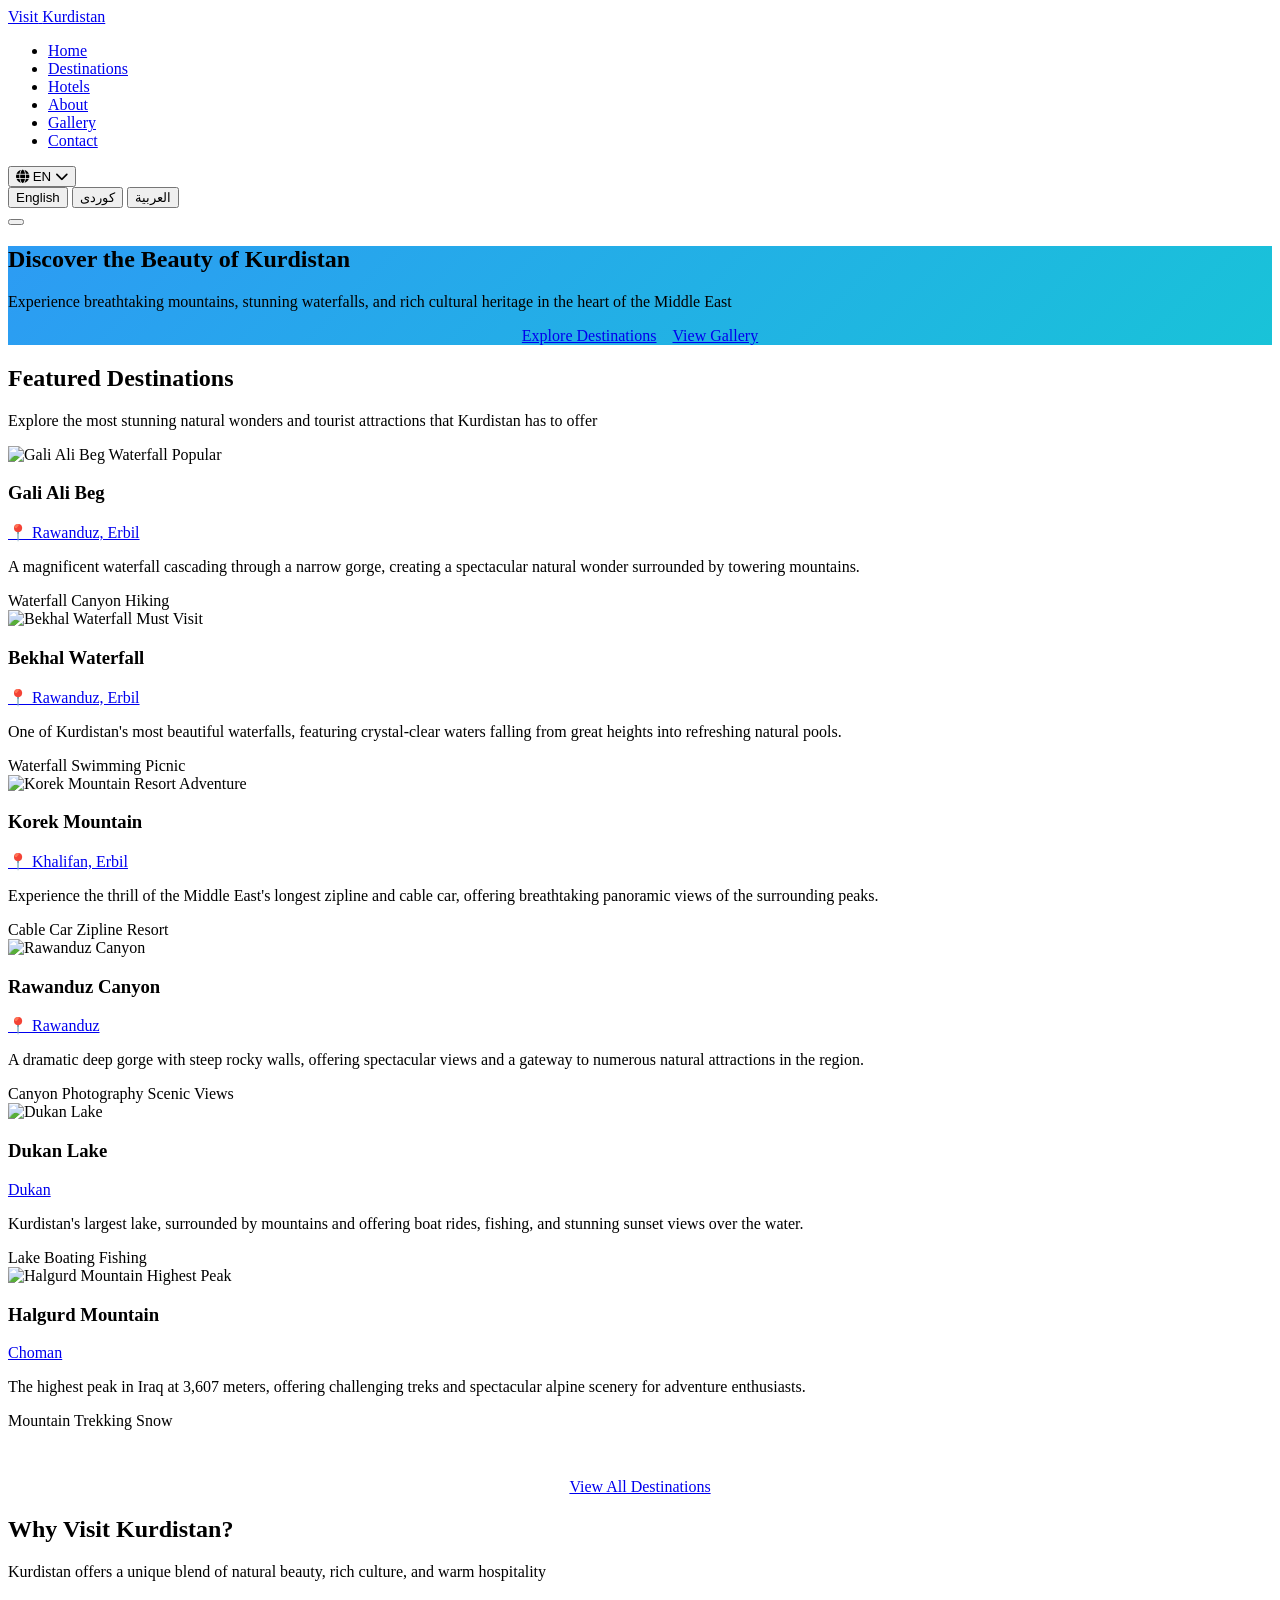
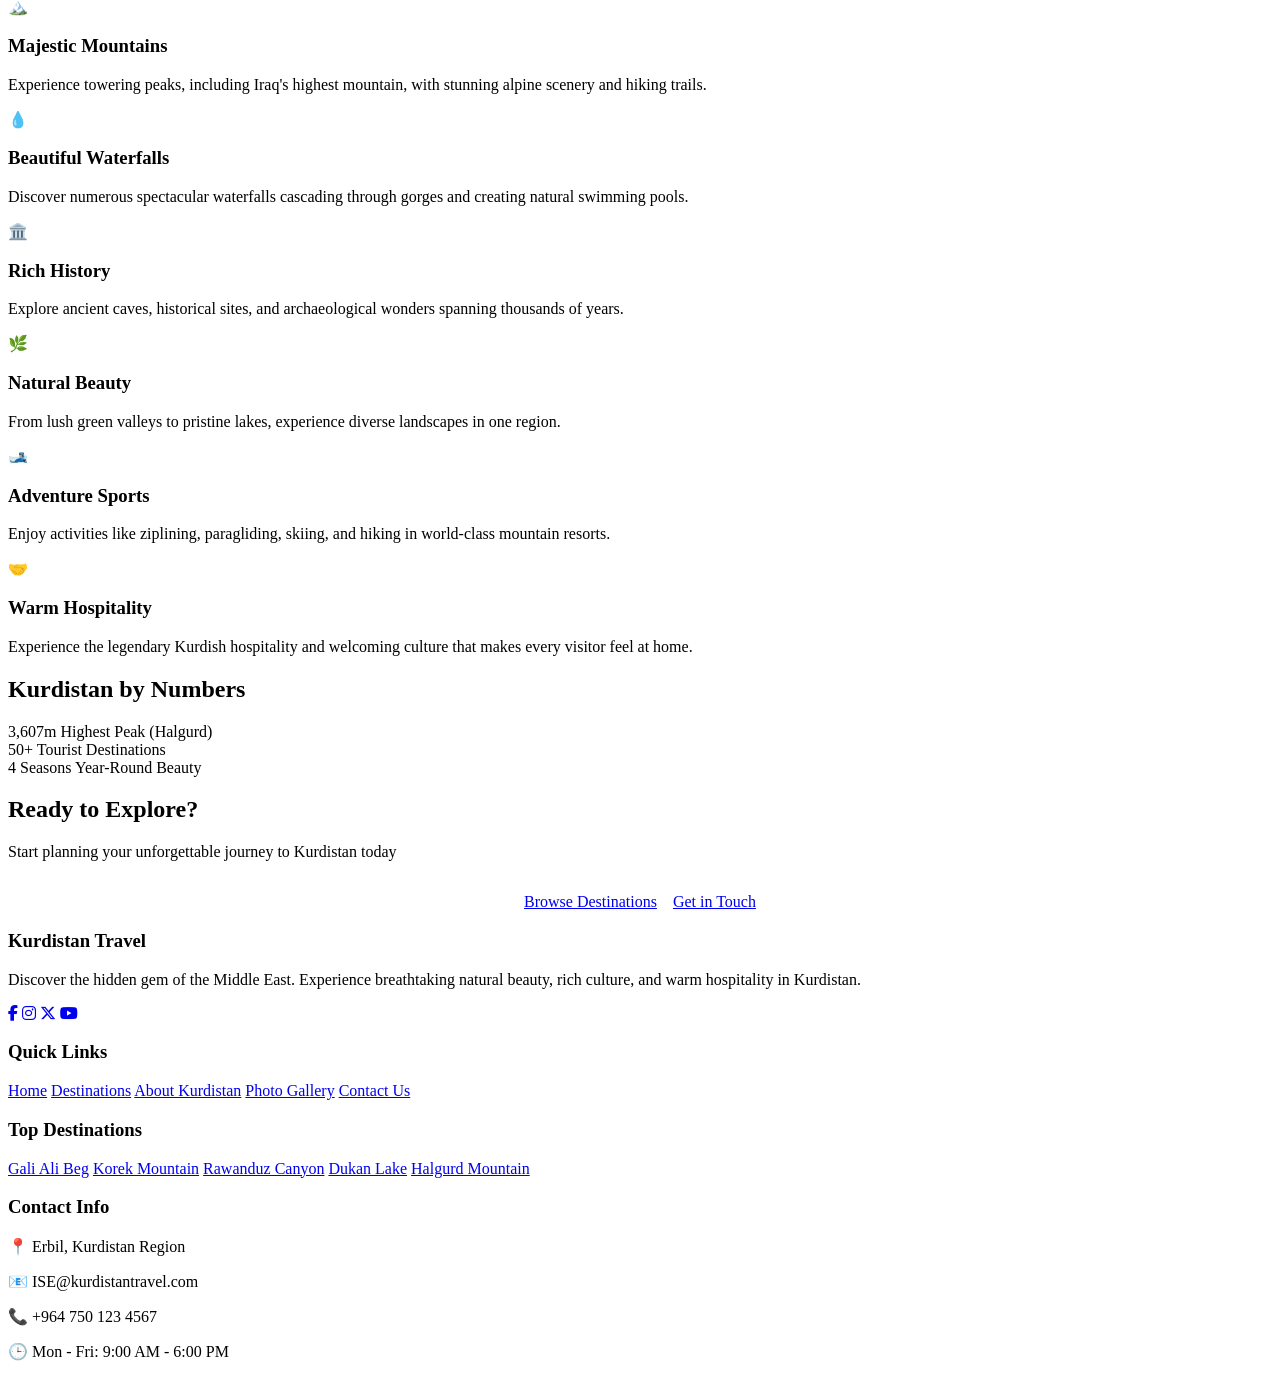
==== index.html @ 9e30bfaa "Add files via upload" ====
<!DOCTYPE html>
<html lang="en">

<head>
    <meta charset="UTF-8">
    <meta name="viewport" content="width=device-width, initial-scale=1.0">
    <meta name="description"
        content="Discover the breathtaking beauty of Kurdistan - From majestic mountains to stunning waterfalls, explore the hidden gem of the Middle East.">
    <meta name="keywords"
        content="Kurdistan, travel, tourism, mountains, waterfalls, Gali Ali Beg, Rawanduz, Korek, Dukan Lake">
    <title>Discover Kurdistan - Beautiful Mountain Paradise</title>
    <link rel="stylesheet" href="css/style.css">
    <link rel="stylesheet" href="https://cdnjs.cloudflare.com/ajax/libs/font-awesome/6.5.1/css/all.min.css">
</head>

<body>
    <!-- Header & Navigation -->
    <header class="header">
        <nav class="navbar container">
            <a href="index.html" class="logo">
                <div class="logo-icon"></div>
                <div class="logo-text">
                    <span>Visit</span> <span>Kurdistan</span>
                </div>
            </a>
            <ul class="nav-menu">
                <li><a href="index.html" class="nav-link active" data-translate="nav-home">Home</a></li>
                <li><a href="destinations.html" class="nav-link" data-translate="nav-destinations">Destinations</a></li>
                <li><a href="hotels.html" class="nav-link" data-translate="nav-hotels">Hotels</a></li>
                <li><a href="about.html" class="nav-link" data-translate="nav-about">About</a></li>
                <li><a href="gallery.html" class="nav-link" data-translate="nav-gallery">Gallery</a></li>
                <li><a href="contact.html" class="nav-link" data-translate="nav-contact">Contact</a></li>
            </ul>
            <!-- Language Switcher -->
            <div class="lang-switcher">
                <button class="lang-btn" onclick="toggleLangDropdown()">
                    <i class="fas fa-globe"></i>
                    <span>EN</span>
                    <i class="fas fa-chevron-down"></i>
                </button>
                <div class="lang-dropdown">
                    <button class="lang-option" onclick="setLanguage('en')"> English</button>
                    <button class="lang-option" onclick="setLanguage('ku')"> کوردی</button>
                    <button class="lang-option" onclick="setLanguage('ar')"> العربية</button>
                </div>
            </div>
            <!-- Hamburger Menu Button -->
            <button class="hamburger" onclick="toggleMobileMenu()" aria-label="Toggle menu">
                <span></span>
                <span></span>
                <span></span>
            </button>
        </nav>
        <!-- Mobile Menu Overlay -->
        <div class="mobile-menu-overlay" onclick="toggleMobileMenu()"></div>
    </header>

    <!-- Hero Section -->
    <section class="hero"
        style="background: linear-gradient(135deg, rgba(33, 150, 243, 0.95) 0%, rgba(0, 188, 212, 0.9) 100%), url('https://images.unsplash.com/photo-1506905925346-21bda4d32df4?w=1600&q=80') center/cover no-repeat;">
        <div class="hero-content">
            <h1 class="hero-title" data-translate="hero-title">Discover the Beauty of Kurdistan</h1>
            <p class="hero-subtitle" data-translate="hero-subtitle">Experience breathtaking mountains, stunning
                waterfalls, and rich cultural heritage
                in the heart of the Middle East</p>
            <div style="display: flex; gap: 1rem; justify-content: center; flex-wrap: wrap;">
                <a href="destinations.html" class="btn btn-primary" data-translate="btn-explore">Explore
                    Destinations</a>
                <a href="gallery.html" class="btn btn-secondary" data-translate="btn-gallery">View Gallery</a>
            </div>
        </div>
    </section>

    <!-- Featured Destinations -->
    <section class="section">
        <div class="container">
            <h2 class="section-title" data-translate="section-featured">Featured Destinations</h2>
            <p class="section-subtitle" data-translate="section-featured-sub">Explore the most stunning natural wonders
                and tourist attractions that Kurdistan
                has to offer</p>

            <div class="destination-grid">
                <!-- Gali Ali Beg -->
                <div class="destination-card">
                    <div class="card-image">
                        <img src="images/Gali Ali Beg Waterfall.jpg" alt="Gali Ali Beg Waterfall" loading="lazy">
                        <span class="card-badge" data-translate="badge-popular">Popular</span>
                    </div>
                    <div class="card-content">
                        <h3 class="card-title" data-translate="card-gali-title">Gali Ali Beg</h3>
                        <a href="https://maps.google.com/?q=36.631529, 44.446630" target="_blank" class="card-location"
                            data-translate="card-gali-location">📍 Rawanduz, Erbil</a>
                        <p class="card-description" data-translate="card-gali-desc">
                            A magnificent waterfall cascading through a narrow gorge, creating a spectacular natural
                            wonder surrounded by towering mountains.
                        </p>
                        <div class="card-features">
                            <span class="feature-tag" data-translate="tag-waterfall">Waterfall</span>
                            <span class="feature-tag" data-translate="tag-canyon">Canyon</span>
                            <span class="feature-tag" data-translate="tag-hiking">Hiking</span>
                        </div>
                    </div>
                </div>

                <!-- Bekhal Waterfall -->
                <div class="destination-card">
                    <div class="card-image">
                        <img src="images/Bekhal Waterfall.jpg" alt="Bekhal Waterfall" loading="lazy">
                        <span class="card-badge" data-translate="badge-must-visit">Must Visit</span>
                    </div>
                    <div class="card-content">
                        <h3 class="card-title" data-translate="card-bekhal-title">Bekhal Waterfall</h3>
                        <a href="https://maps.google.com/?q=36.617725, 44.498289" target="_blank" class="card-location"
                            data-translate="card-bekhal-location">📍 Rawanduz, Erbil</a>
                        <p class="card-description" data-translate="card-bekhal-desc">
                            One of Kurdistan's most beautiful waterfalls, featuring crystal-clear waters falling from
                            great heights into refreshing natural pools.
                        </p>
                        <div class="card-features">
                            <span class="feature-tag" data-translate="tag-waterfall">Waterfall</span>
                            <span class="feature-tag" data-translate="tag-swimming">Swimming</span>
                            <span class="feature-tag" data-translate="tag-picnic">Picnic</span>
                        </div>
                    </div>
                </div>

                <!-- Korek Mountain -->
                <div class="destination-card">
                    <div class="card-image">
                        <img src="images/Korek Mountain.jpeg" alt="Korek Mountain Resort" loading="lazy">
                        <span class="card-badge" data-translate="badge-adventure">Adventure</span>
                    </div>
                    <div class="card-content">
                        <h3 class="card-title" data-translate="card-korek-title">Korek Mountain</h3>
                        <a href="https://maps.google.com/?q=36.599242, 44.454270

" target="_blank" class="card-location" data-translate="card-korek-location">📍 Khalifan, Erbil</a>
                        <p class="card-description" data-translate="card-korek-desc">
                            Experience the thrill of the Middle East's longest zipline and cable car, offering
                            breathtaking panoramic views of the surrounding peaks.
                        </p>
                        <div class="card-features">
                            <span class="feature-tag" data-translate="tag-cable-car">Cable Car</span>
                            <span class="feature-tag" data-translate="tag-zipline">Zipline</span>
                            <span class="feature-tag" data-translate="tag-resort">Resort</span>
                        </div>
                    </div>
                </div>

                <!-- Rawanduz Canyon -->
                <div class="destination-card">
                    <div class="card-image">
                        <img src="images/Rawanduz Canyon.jpeg" alt="Rawanduz Canyon" loading="lazy">
                    </div>
                    <div class="card-content">
                        <h3 class="card-title" data-translate="card-rawanduz-title">Rawanduz Canyon</h3>
                        <a href="https://maps.google.com/?q=36.622005, 44.532800

" target="_blank" class="card-location" data-translate="card-rawanduz-location">📍 Rawanduz</a>
                        <p class="card-description" data-translate="card-rawanduz-desc">
                            A dramatic deep gorge with steep rocky walls, offering spectacular views and a gateway to
                            numerous natural attractions in the region.
                        </p>
                        <div class="card-features">
                            <span class="feature-tag" data-translate="tag-canyon">Canyon</span>
                            <span class="feature-tag" data-translate="tag-photography">Photography</span>
                            <span class="feature-tag" data-translate="tag-scenic-views">Scenic Views</span>
                        </div>
                    </div>
                </div>

                <!-- Dukan Lake -->
                <div class="destination-card">
                    <div class="card-image">
                        <img src="images/Dukan Lake.jpeg" alt="Dukan Lake" loading="lazy">
                    </div>
                    <div class="card-content">
                        <h3 class="card-title" data-translate="card-dukan-title">Dukan Lake</h3>
                        <a href="https://maps.google.com/?q=35.9547,44.9583" target="_blank" class="card-location"
                            data-translate="card-dukan-location">Dukan</a>
                        <p class="card-description" data-translate="card-dukan-desc">
                            Kurdistan's largest lake, surrounded by mountains and offering boat rides, fishing, and
                            stunning sunset views over the water.
                        </p>
                        <div class="card-features">
                            <span class="feature-tag" data-translate="tag-lake">Lake</span>
                            <span class="feature-tag" data-translate="tag-boating">Boating</span>
                            <span class="feature-tag" data-translate="tag-fishing">Fishing</span>
                        </div>
                    </div>
                </div>

                <!-- Halgurd Mountain -->
                <div class="destination-card">
                    <div class="card-image">
                        <img src="images/Hallgurd.jpeg" alt="Halgurd Mountain" loading="lazy">
                        <span class="card-badge" data-translate="badge-highest-peak">Highest Peak</span>
                    </div>
                    <div class="card-content">
                        <h3 class="card-title" data-translate="card-halgurd-title">Halgurd Mountain</h3>
                        <a href="https://maps.google.com/?q=36.733467, 44.858453

" target="_blank" class="card-location" data-translate="card-halgurd-location">Choman</a>
                        <p class="card-description" data-translate="card-halgurd-desc">
                            The highest peak in Iraq at 3,607 meters, offering challenging treks and spectacular alpine
                            scenery for adventure enthusiasts.
                        </p>
                        <div class="card-features">
                            <span class="feature-tag" data-translate="tag-mountain">Mountain</span>
                            <span class="feature-tag" data-translate="tag-trekking">Trekking</span>
                            <span class="feature-tag" data-translate="tag-snow">Snow</span>
                        </div>
                    </div>
                </div>
            </div>

            <div style="text-align: center; margin-top: 3rem;">
                <a href="destinations.html" class="btn btn-outline" data-translate="btn-view-all">View All
                    Destinations</a>
            </div>
        </div>
    </section>

    <!-- Why Visit Kurdistan -->
    <section class="section section-light">
        <div class="container">
            <h2 class="section-title" data-translate="why-title">Why Visit Kurdistan?</h2>
            <p class="section-subtitle" data-translate="why-subtitle">Kurdistan offers a unique blend of natural beauty,
                rich culture, and warm
                hospitality</p>

            <div class="features">
                <div class="feature-box">
                    <div class="feature-icon">🏔️</div>
                    <h3 class="feature-title" data-translate="feature-mountains">Majestic Mountains</h3>
                    <p class="feature-description" data-translate="feature-mountains-desc">
                        Experience towering peaks, including Iraq's highest mountain, with stunning alpine scenery and
                        hiking trails.
                    </p>
                </div>

                <div class="feature-box">
                    <div class="feature-icon">💧</div>
                    <h3 class="feature-title" data-translate="feature-waterfalls">Beautiful Waterfalls</h3>
                    <p class="feature-description" data-translate="feature-waterfalls-desc">
                        Discover numerous spectacular waterfalls cascading through gorges and creating natural swimming
                        pools.
                    </p>
                </div>

                <div class="feature-box">
                    <div class="feature-icon">🏛️</div>
                    <h3 class="feature-title" data-translate="feature-history">Rich History</h3>
                    <p class="feature-description" data-translate="feature-history-desc">
                        Explore ancient caves, historical sites, and archaeological wonders spanning thousands of years.
                    </p>
                </div>

                <div class="feature-box">
                    <div class="feature-icon">🌿</div>
                    <h3 class="feature-title" data-translate="feature-nature">Natural Beauty</h3>
                    <p class="feature-description" data-translate="feature-nature-desc">
                        From lush green valleys to pristine lakes, experience diverse landscapes in one region.
                    </p>
                </div>

                <div class="feature-box">
                    <div class="feature-icon">🎿</div>
                    <h3 class="feature-title" data-translate="feature-adventure">Adventure Sports</h3>
                    <p class="feature-description" data-translate="feature-adventure-desc">
                        Enjoy activities like ziplining, paragliding, skiing, and hiking in world-class mountain
                        resorts.
                    </p>
                </div>

                <div class="feature-box">
                    <div class="feature-icon">🤝</div>
                    <h3 class="feature-title" data-translate="feature-hospitality">Warm Hospitality</h3>
                    <p class="feature-description" data-translate="feature-hospitality-desc">
                        Experience the legendary Kurdish hospitality and welcoming culture that makes every visitor feel
                        at home.
                    </p>
                </div>
            </div>
        </div>
    </section>

    <!-- Quick Stats -->
    <section class="section">
        <div class="container">
            <h2 class="section-title" data-translate="quick-stats-title">Kurdistan by Numbers</h2>
            <div class="stats">
                <div class="stat-box">
                    <span class="stat-number">3,607m</span>
                    <span class="stat-label" data-translate="quick-stats-peak">Highest Peak (Halgurd)</span>
                </div>
                <div class="stat-box">
                    <span class="stat-number">50+</span>
                    <span class="stat-label" data-translate="quick-stats-destinations">Tourist Destinations</span>
                </div>
                <div class="stat-box">
                    <span class="stat-number">4 Seasons</span>
                    <span class="stat-label" data-translate="quick-stats-seasons">Year-Round Beauty</span>
                </div>
            </div>
        </div>
    </section>

    <!-- Call to Action -->
    <section class="section section-light">
        <div class="container text-center">
            <h2 class="section-title" data-translate="cta-title">Ready to Explore?</h2>
            <p class="section-subtitle" data-translate="cta-subtitle">Start planning your unforgettable journey to
                Kurdistan today</p>
            <div style="display: flex; gap: 1rem; justify-content: center; flex-wrap: wrap; margin-top: 2rem;">
                <a href="destinations.html" class="btn btn-primary" data-translate="btn-browse">Browse Destinations</a>
                <a href="contact.html" class="btn btn-outline" data-translate="btn-contact">Get in Touch</a>
            </div>
        </div>
    </section>

    <!-- Footer -->
    <footer class="footer">
        <div class="container">
            <div class="footer-content">
                <div class="footer-section">
                    <h3 data-translate="footer-title">Kurdistan Travel</h3>
                    <p data-translate="footer-desc">
                        Discover the hidden gem of the Middle East. Experience breathtaking natural beauty, rich
                        culture, and warm hospitality in Kurdistan.
                    </p>
                    <div class="social-links">
                        <a href="https://facebook.com" target="_blank" rel="noopener noreferrer"
                            class="social-link social-facebook" aria-label="Facebook"><i
                                class="fab fa-facebook-f"></i></a>
                        <a href="https://instagram.com" target="_blank" rel="noopener noreferrer"
                            class="social-link social-instagram" aria-label="Instagram"><i
                                class="fab fa-instagram"></i></a>
                        <a href="https://x.com" target="_blank" rel="noopener noreferrer" class="social-link social-x"
                            aria-label="X"><i class="fab fa-x-twitter"></i></a>
                        <a href="https://youtube.com" target="_blank" rel="noopener noreferrer"
                            class="social-link social-youtube" aria-label="YouTube"><i class="fab fa-youtube"></i></a>
                    </div>
                </div>

                <div class="footer-section">
                    <h3 data-translate="footer-quick">Quick Links</h3>
                    <a href="index.html" data-translate="footer-home">Home</a>
                    <a href="destinations.html" data-translate="footer-destinations">Destinations</a>
                    <a href="about.html" data-translate="footer-about">About Kurdistan</a>
                    <a href="gallery.html" data-translate="footer-gallery">Photo Gallery</a>
                    <a href="contact.html" data-translate="footer-contact">Contact Us</a>
                </div>

                <div class="footer-section">
                    <h3 data-translate="footer-top">Top Destinations</h3>
                    <a href="destinations.html#gali-ali-beg" data-translate="card-gali-title">Gali Ali Beg</a>
                    <a href="destinations.html#korek" data-translate="card-korek-title">Korek Mountain</a>
                    <a href="destinations.html#rawanduz" data-translate="card-rawanduz-title">Rawanduz Canyon</a>
                    <a href="destinations.html#dukan" data-translate="card-dukan-title">Dukan Lake</a>
                    <a href="destinations.html#halgurd" data-translate="card-halgurd-title">Halgurd Mountain</a>
                </div>

                <div class="footer-section">
                    <h3 data-translate="footer-info">Contact Info</h3>
                    <p>📍 <span data-translate="footer-erbil">Erbil, Kurdistan Region</span></p>
                    <p>📧 ISE@kurdistantravel.com</p>
                    <p>📞 +964 750 123 4567</p>
                    <p>🕒 <span data-translate="footer-hours">Mon - Fri: 9:00 AM - 6:00 PM</span></p>
                </div>
            </div>

            <div class="footer-bottom">

            </div>
        </div>
    </footer>
</body>
<script src="js/language.js"></script>

</html>
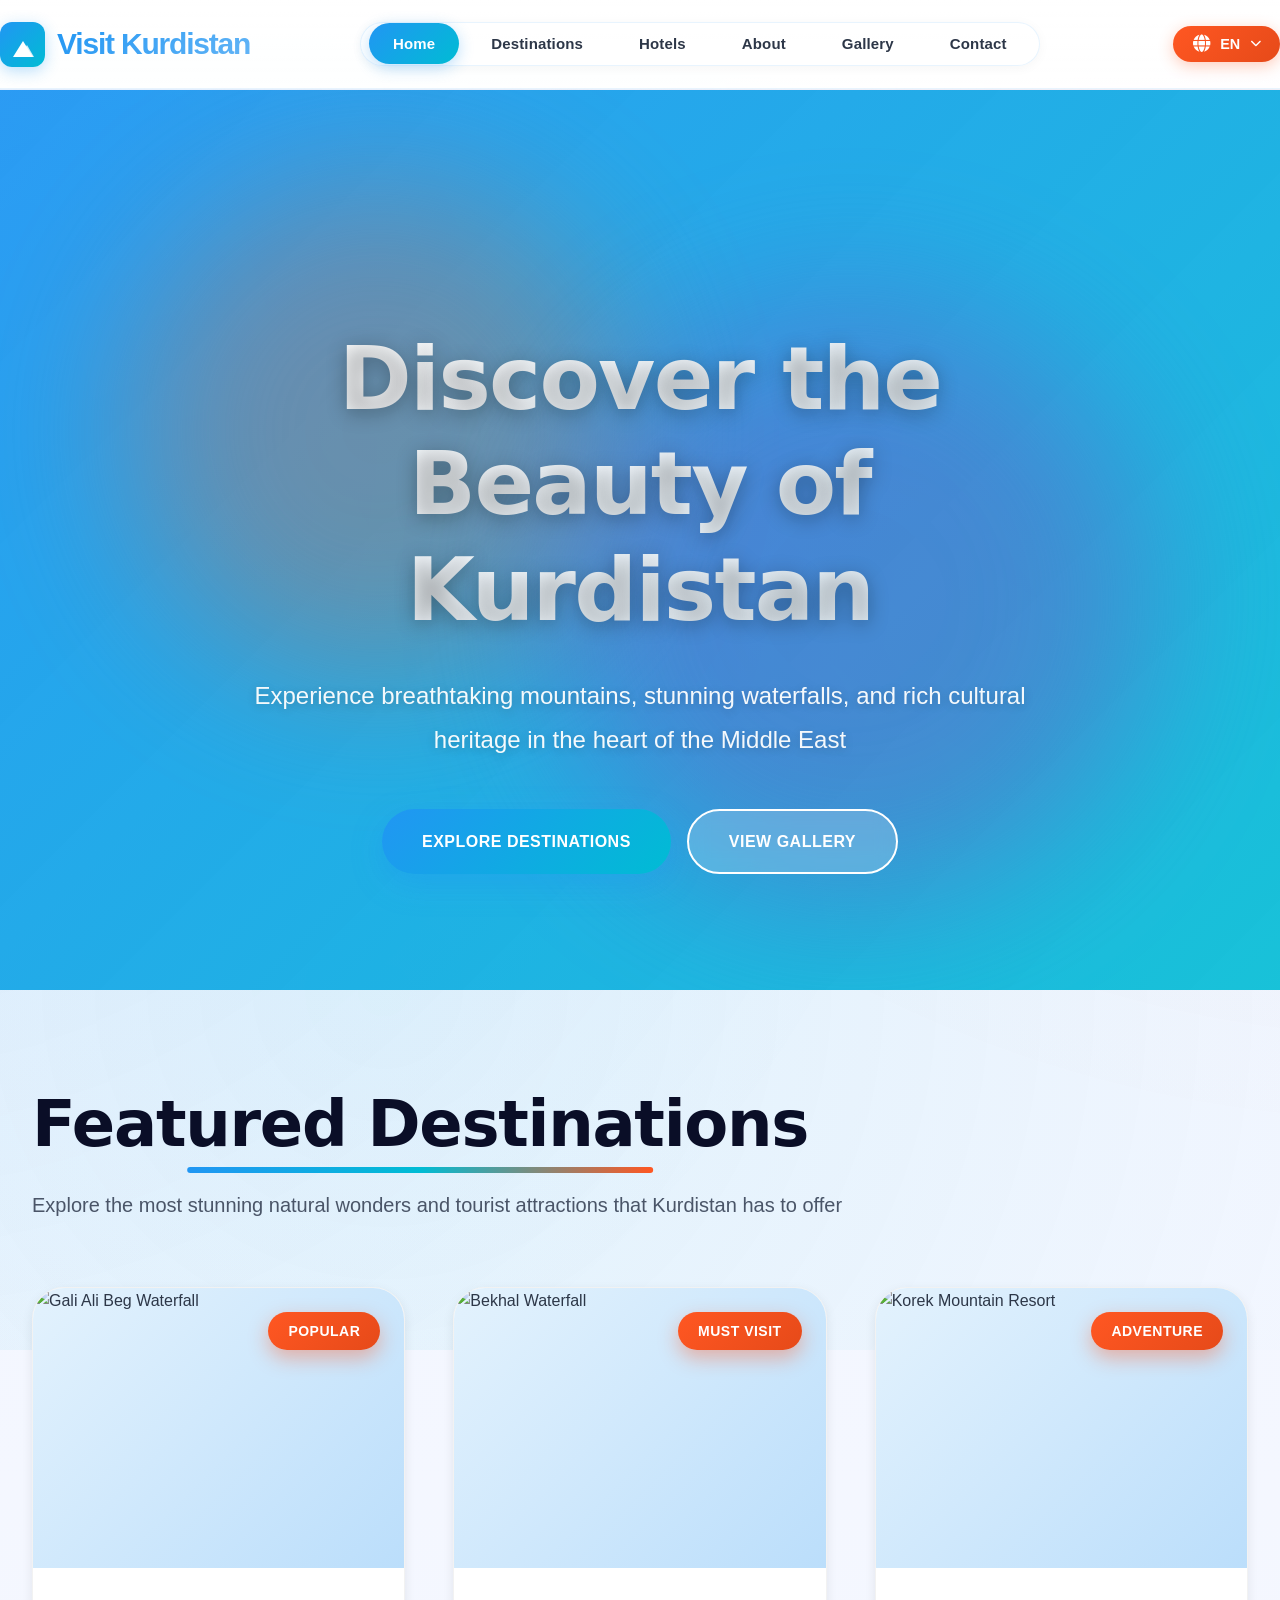
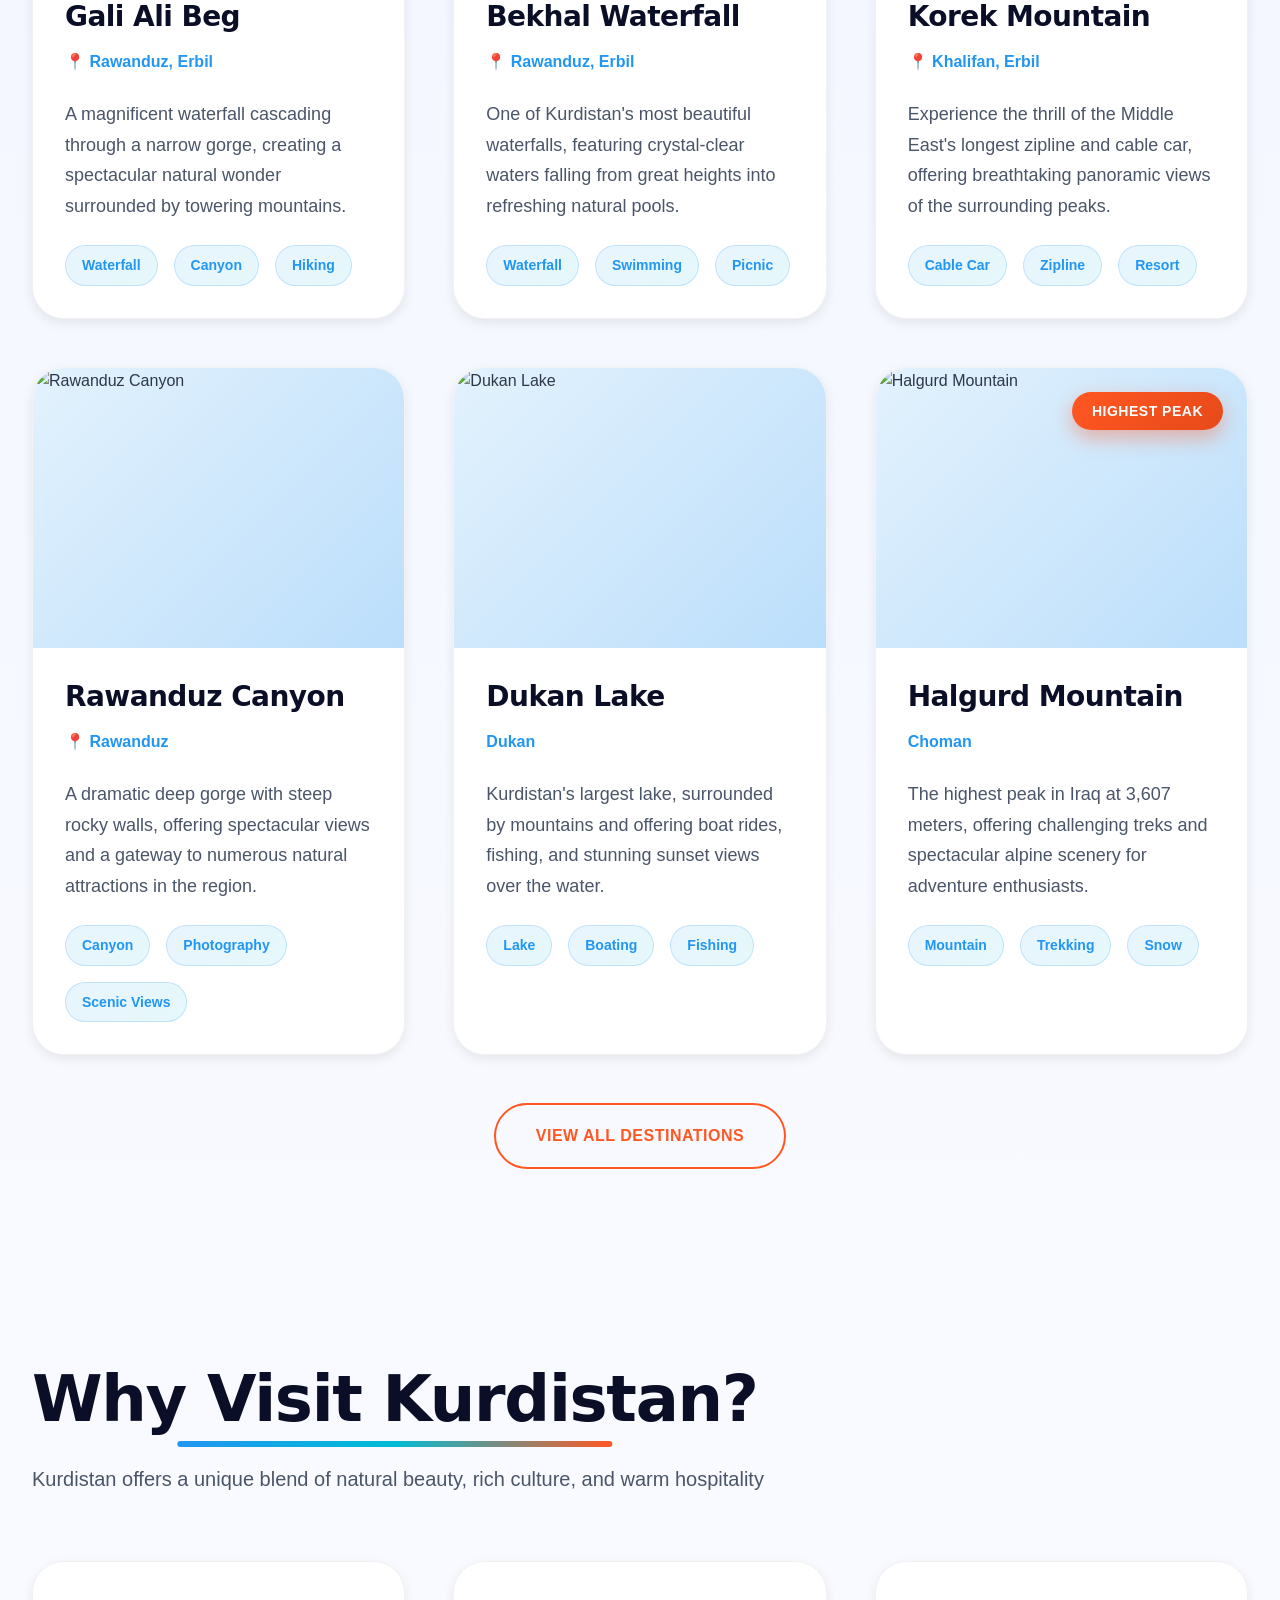
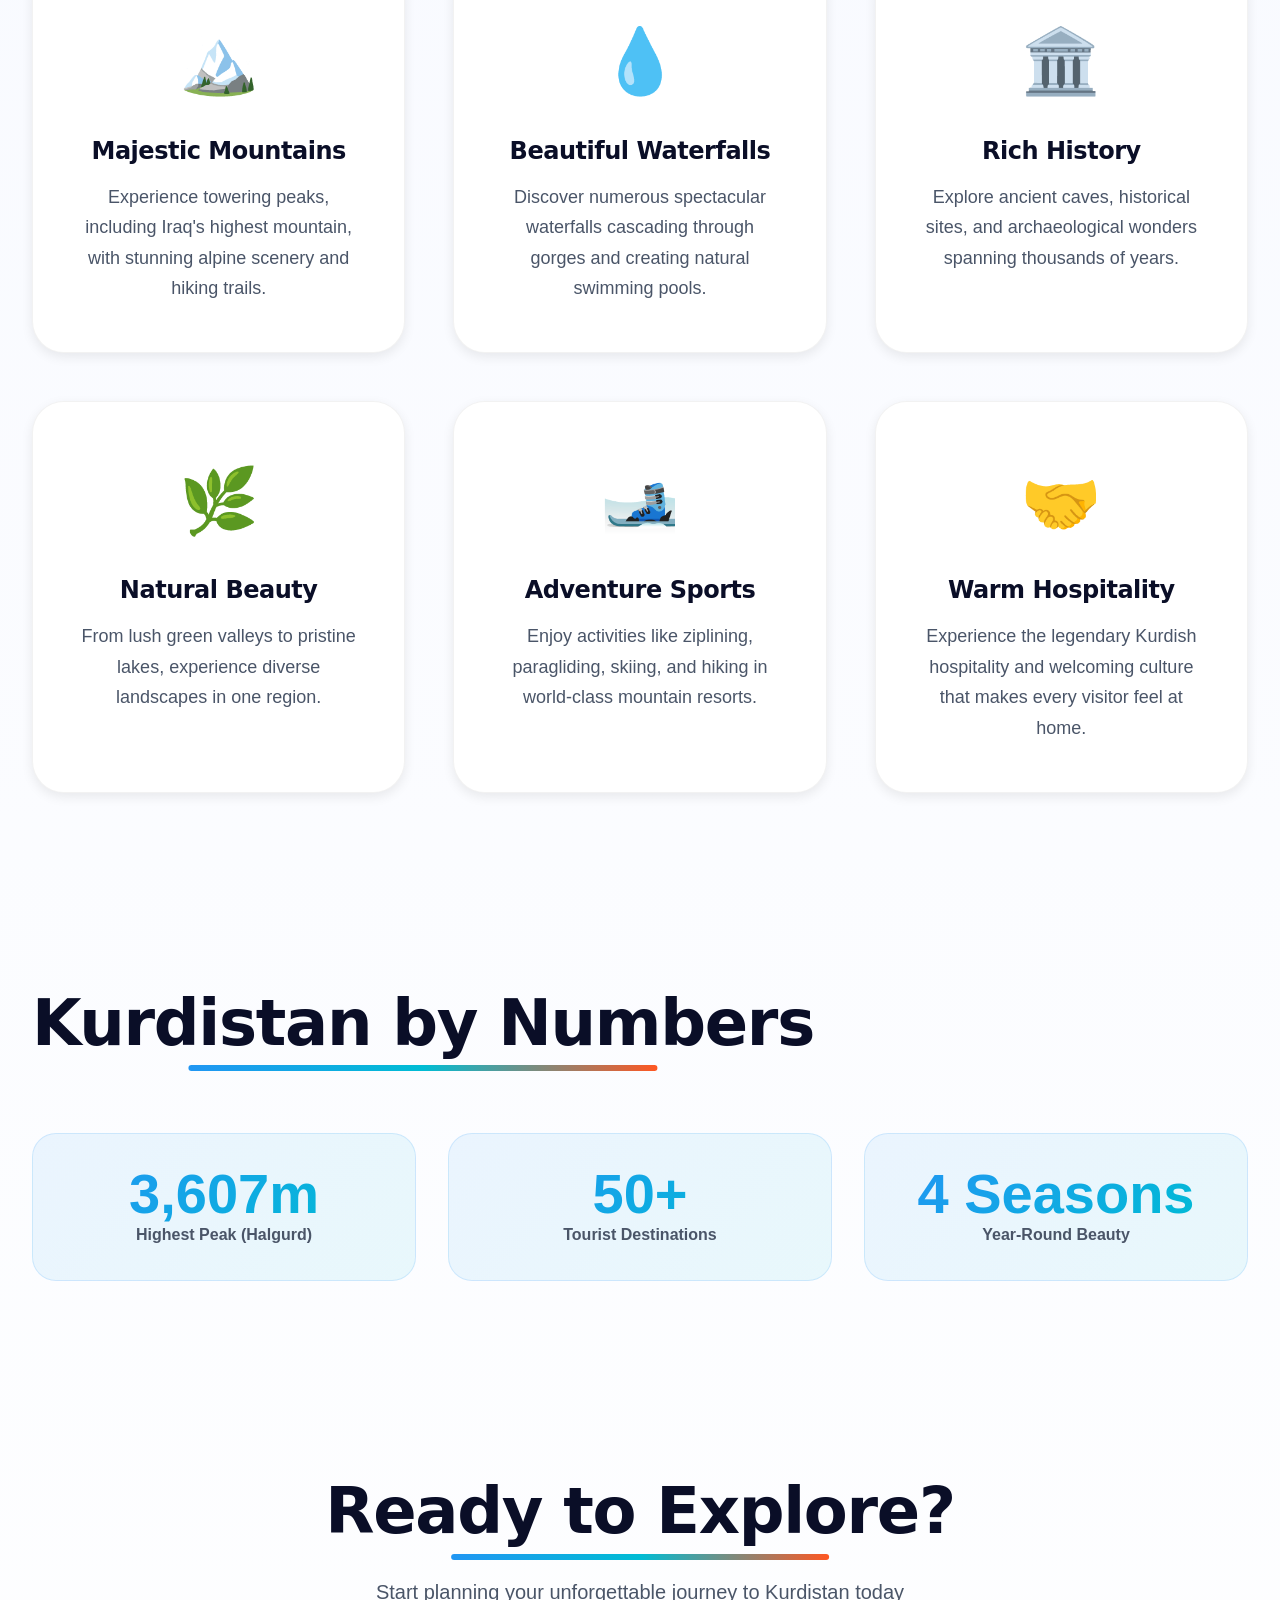
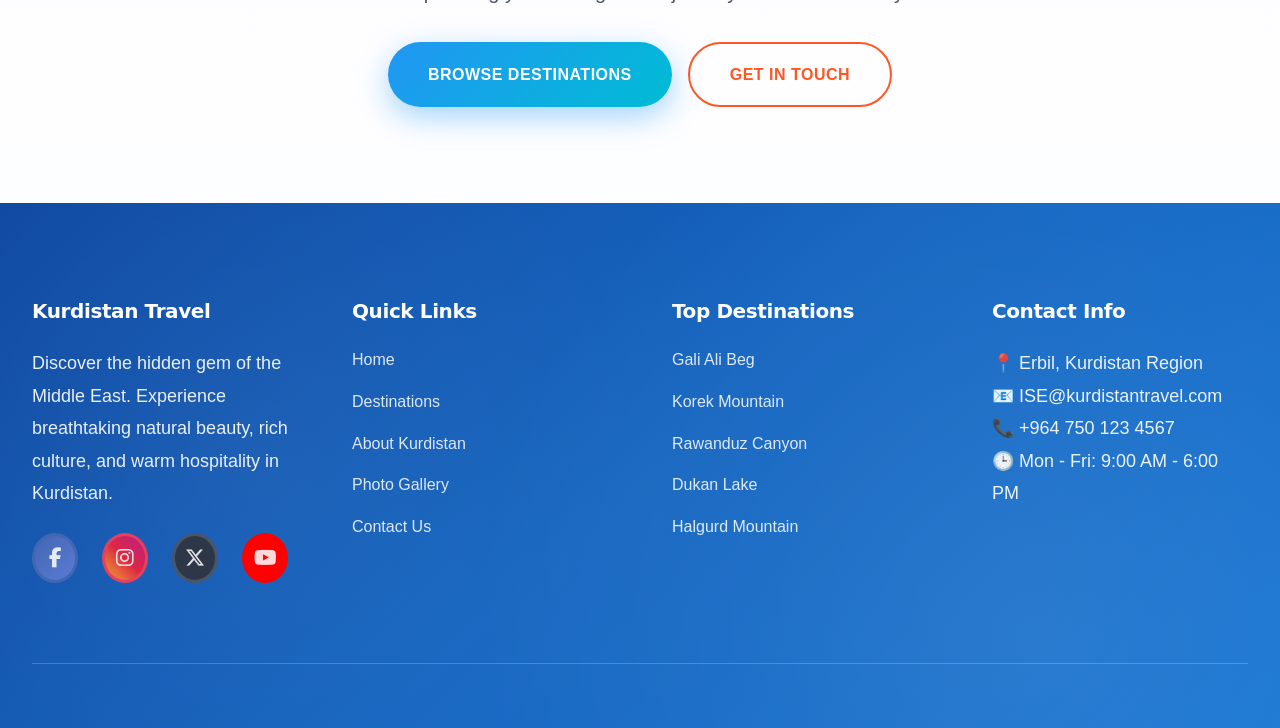
==== commit 4caa857e: "Update index.html" ====
--- a/index.html
+++ b/index.html
@@ -1,6 +1,6 @@
 <!DOCTYPE html>
 <html lang="en">
-
+<!-- MUhamad Mawlud-->
 <head>
     <meta charset="UTF-8">
     <meta name="viewport" content="width=device-width, initial-scale=1.0">
@@ -9,7 +9,7 @@
     <meta name="keywords"
         content="Kurdistan, travel, tourism, mountains, waterfalls, Gali Ali Beg, Rawanduz, Korek, Dukan Lake">
     <title>Discover Kurdistan - Beautiful Mountain Paradise</title>
-    <link rel="stylesheet" href="css/style.css">
+    <link rel="stylesheet" href="style.css">
     <link rel="stylesheet" href="https://cdnjs.cloudflare.com/ajax/libs/font-awesome/6.5.1/css/all.min.css">
 </head>
 
@@ -378,4 +378,4 @@
 </body>
 <script src="js/language.js"></script>
 
-</html>+</html>
--- a/style.css
+++ b/style.css
@@ -0,0 +1,2450 @@
+:root {
+    --blue: #2196F3;
+    --blue-dark: #1976D2;
+    --blue-light: #64B5F6;
+    --orange: #FF5722;
+    --orange-dark: #E64A19;
+    --orange-light: #FF8A65;
+    --teal: #00BCD4;
+    --teal-dark: #0097A7;
+    --purple: #9C27B0;
+    --green: #4CAF50;
+
+    /* Neutrals */
+    --white: #FFFFFF;
+    --black: #000000;
+    --gray-900: #0a0e27;
+    --gray-800: #1a1f3a;
+    --gray-700: #2d3748;
+    --gray-600: #4a5568;
+    --gray-400: #cbd5e0;
+    --gray-200: #e2e8f0;
+    --gray-100: #f7fafc;
+
+    /* Spacing */
+    --space-1: 0.5rem;
+    --space-2: 1rem;
+    --space-3: 1.5rem;
+    --space-4: 2rem;
+    --space-5: 3rem;
+    --space-6: 4rem;
+    --space-8: 6rem;
+
+    /* Typography */
+    --font-sans: -apple-system, BlinkMacSystemFont, 'Segoe UI', Roboto, sans-serif;
+    --font-display: 'Segoe UI', system-ui, sans-serif;
+
+    /* Effects */
+    --shadow-xs: 0 1px 2px rgba(0, 0, 0, 0.05);
+    --shadow-sm: 0 2px 4px rgba(0, 0, 0, 0.06);
+    --shadow-md: 0 4px 12px rgba(0, 0, 0, 0.08);
+    --shadow-lg: 0 10px 30px rgba(0, 0, 0, 0.12);
+    --shadow-xl: 0 20px 50px rgba(0, 0, 0, 0.15);
+    --shadow-2xl: 0 30px 70px rgba(0, 0, 0, 0.2);
+
+    --glow-blue: 0 0 30px rgba(33, 150, 243, 0.5);
+    --glow-orange: 0 0 30px rgba(255, 87, 34, 0.5);
+    --glow-teal: 0 0 30px rgba(0, 188, 212, 0.5);
+
+    --radius-sm: 0.5rem;
+    --radius-md: 1rem;
+    --radius-lg: 1.5rem;
+    --radius-xl: 2rem;
+    --radius-full: 9999px;
+
+    --ease-out: cubic-bezier(0.16, 1, 0.3, 1);
+    --ease-in-out: cubic-bezier(0.65, 0, 0.35, 1);
+    --ease-spring: cubic-bezier(0.68, -0.55, 0.265, 1.55);
+}
+
+/* ====================================
+   RESET & BASE
+   ==================================== */
+*,
+*::before,
+*::after {
+    margin: 0;
+    padding: 0;
+    box-sizing: border-box;
+}
+
+html {
+    scroll-behavior: smooth;
+    font-size: 16px;
+}
+
+body {
+    font-family: var(--font-sans);
+    line-height: 1.6;
+    color: var(--gray-700);
+    background: linear-gradient(180deg, #f0f4ff 0%, #ffffff 100%);
+    overflow-x: hidden;
+    position: relative;
+    padding-top: 90px;
+    /* Space for fixed header */
+}
+
+/* Animated mesh gradient background */
+body::before {
+    content: '';
+    position: fixed;
+    top: -50%;
+    left: -50%;
+    width: 200%;
+    height: 200%;
+    background:
+        radial-gradient(circle at 20% 50%, rgba(33, 150, 243, 0.08) 0%, transparent 50%),
+        radial-gradient(circle at 80% 20%, rgba(255, 87, 34, 0.06) 0%, transparent 50%),
+        radial-gradient(circle at 40% 80%, rgba(0, 188, 212, 0.08) 0%, transparent 50%);
+    animation: meshRotate 30s linear infinite;
+    z-index: -1;
+}
+
+@keyframes meshRotate {
+    0% {
+        transform: rotate(0deg);
+    }
+
+    100% {
+        transform: rotate(360deg);
+    }
+}
+
+img {
+    max-width: 100%;
+    display: block;
+}
+
+a {
+    text-decoration: none;
+    color: inherit;
+}
+
+/* ====================================
+   TYPOGRAPHY
+   ==================================== */
+h1,
+h2,
+h3,
+h4,
+h5,
+h6 {
+    font-family: var(--font-display);
+    font-weight: 800;
+    line-height: 1.2;
+    color: var(--gray-900);
+    letter-spacing: -0.02em;
+}
+
+h1 {
+    font-size: clamp(2.5rem, 6vw + 1rem, 5.5rem);
+    background: linear-gradient(135deg, var(--blue) 0%, var(--purple) 100%);
+    -webkit-background-clip: text;
+    -webkit-text-fill-color: transparent;
+    background-clip: text;
+}
+
+h2 {
+    font-size: clamp(2rem, 4vw + 1rem, 4rem);
+}
+
+h3 {
+    font-size: clamp(1.5rem, 3vw + 0.5rem, 2.5rem);
+}
+
+p {
+    font-size: 1.125rem;
+    line-height: 1.8;
+    color: var(--gray-600);
+}
+
+/* ====================================
+   LAYOUT
+   ==================================== */
+.container {
+    max-width: 1280px;
+    margin: 0 auto;
+    padding: 0 var(--space-4);
+}
+
+.section {
+    padding: var(--space-8) 0;
+    position: relative;
+}
+
+.section-header {
+    text-align: center;
+    max-width: 800px;
+    margin: 0 auto var(--space-6);
+}
+
+.section-title {
+    margin-bottom: var(--space-3);
+    position: relative;
+    display: inline-block;
+}
+
+.section-title::after {
+    content: '';
+    position: absolute;
+    bottom: -10px;
+    left: 50%;
+    transform: translateX(-50%);
+    width: 60%;
+    height: 6px;
+    background: linear-gradient(90deg, var(--blue), var(--teal), var(--orange));
+    border-radius: var(--radius-full);
+    animation: slideExpand 0.8s var(--ease-out);
+}
+
+@keyframes slideExpand {
+    from {
+        width: 0;
+        opacity: 0;
+    }
+
+    to {
+        width: 60%;
+        opacity: 1;
+    }
+}
+
+.section-subtitle {
+    font-size: 1.25rem;
+    color: var(--gray-600);
+    line-height: 1.8;
+}
+
+/* ====================================
+   HEADER - Sleek Modern Navigation
+   ==================================== */
+.header {
+    position: fixed;
+    top: 0;
+    left: 0;
+    right: 0;
+    z-index: 1000;
+    background: linear-gradient(180deg, rgba(255, 255, 255, 0.98) 0%, rgba(255, 255, 255, 0.95) 100%);
+    backdrop-filter: blur(30px);
+    -webkit-backdrop-filter: blur(30px);
+    border-bottom: 1px solid rgba(33, 150, 243, 0.1);
+    transition: all 0.3s var(--ease-out);
+}
+
+.header.scrolled {
+    background: rgba(255, 255, 255, 0.98);
+    box-shadow: 0 4px 20px rgba(0, 0, 0, 0.08);
+    border-bottom-color: rgba(33, 150, 243, 0.15);
+}
+
+.navbar {
+    display: flex;
+    justify-content: space-between;
+    align-items: center;
+    padding: 1.25rem 0;
+    flex-wrap: wrap;
+}
+
+/* Logo - Premium Gradient Text */
+.logo {
+    font-size: 1.875rem;
+    font-weight: 900;
+    display: flex;
+    align-items: center;
+    gap: 0.75rem;
+    letter-spacing: -0.04em;
+    position: relative;
+}
+
+/* Logo Icon - Simple Mountain */
+.logo-icon {
+    width: 45px;
+    height: 45px;
+    background: linear-gradient(135deg, var(--blue) 0%, var(--teal) 100%);
+    border-radius: 12px;
+    display: flex;
+    align-items: center;
+    justify-content: center;
+    position: relative;
+    box-shadow: 0 4px 15px rgba(33, 150, 243, 0.3);
+    transition: all 0.3s var(--ease-out);
+}
+
+.logo-icon::before {
+    content: '';
+    width: 0;
+    height: 0;
+    border-left: 10px solid transparent;
+    border-right: 10px solid transparent;
+    border-bottom: 16px solid white;
+    position: absolute;
+    bottom: 10px;
+}
+
+.logo-icon::after {
+    content: '';
+    width: 0;
+    height: 0;
+    border-left: 7px solid transparent;
+    border-right: 7px solid transparent;
+    border-bottom: 12px solid rgba(255, 255, 255, 0.8);
+    position: absolute;
+    bottom: 10px;
+    left: 20px;
+}
+
+.logo:hover .logo-icon {
+    transform: translateY(-2px);
+    box-shadow: 0 6px 20px rgba(33, 150, 243, 0.4);
+}
+
+.logo-text {
+    background: linear-gradient(135deg, var(--blue) 0%, var(--blue-light) 100%);
+    -webkit-background-clip: text;
+    -webkit-text-fill-color: transparent;
+    background-clip: text;
+}
+
+/* Navigation Menu - Clean & Modern */
+.nav-menu {
+    display: flex;
+    gap: 0.5rem;
+    align-items: center;
+    background: rgba(255, 255, 255, 0.6);
+    padding: 0.5rem;
+    border-radius: 50px;
+    border: 1px solid rgba(33, 150, 243, 0.1);
+    box-shadow: 0 2px 12px rgba(0, 0, 0, 0.04);
+}
+
+.nav-menu li {
+    list-style: none;
+    /* And this line for extra security */
+}
+
+/* Navigation Links - Pill Style (NO DOTS!) */
+.nav-link {
+    padding: 0.75rem 1.5rem;
+    border-radius: 50px;
+    font-weight: 600;
+    font-size: 0.9375rem;
+    color: var(--gray-700);
+    position: relative;
+    transition: all 0.3s var(--ease-out);
+    letter-spacing: 0.01em;
+}
+
+/* Hover & Active States - Clean, No Dots */
+.nav-link:hover {
+    color: var(--blue);
+    background: linear-gradient(135deg, rgba(33, 150, 243, 0.08), rgba(0, 188, 212, 0.06));
+    transform: translateY(-1px);
+}
+
+.nav-link.active {
+    color: var(--white);
+    background: linear-gradient(135deg, var(--blue) 0%, var(--teal) 100%);
+    box-shadow: 0 4px 15px rgba(33, 150, 243, 0.3);
+}
+
+/* Language Switcher */
+.lang-switcher {
+    position: relative;
+    margin-left: var(--space-3);
+}
+
+.lang-btn {
+    display: flex;
+    align-items: center;
+    gap: 0.6rem;
+    padding: 0.6rem 1.2rem;
+    background: linear-gradient(135deg, var(--orange), var(--orange-dark));
+    color: white;
+    border: none;
+    border-radius: var(--radius-full);
+    font-weight: 600;
+    font-size: 0.9rem;
+    cursor: pointer;
+    transition: all 0.3s var(--ease-out);
+    box-shadow: 0 4px 15px rgba(255, 87, 34, 0.3);
+}
+
+.lang-btn:hover {
+    transform: translateY(-2px);
+    box-shadow: 0 6px 20px rgba(255, 87, 34, 0.4);
+}
+
+.lang-btn i.fa-globe {
+    font-size: 1.1rem;
+    color: white;
+}
+
+.lang-btn i.fa-chevron-down {
+    font-size: 0.7rem;
+    color: white;
+    transition: transform 0.3s var(--ease-out);
+}
+
+.lang-switcher:hover .lang-btn i.fa-chevron-down,
+.lang-dropdown.active+.lang-btn i.fa-chevron-down {
+    transform: rotate(180deg);
+}
+
+.lang-dropdown {
+    position: absolute;
+    top: calc(100% + 8px);
+    right: 0;
+    background: var(--white);
+    border-radius: var(--radius-lg);
+    box-shadow: 0 10px 40px rgba(0, 0, 0, 0.12), 0 4px 12px rgba(0, 0, 0, 0.08);
+    opacity: 0;
+    visibility: hidden;
+    transform: translateY(-8px) scale(0.95);
+    transition: all 0.25s var(--ease-out);
+    z-index: 1000;
+    min-width: 180px;
+    overflow: hidden;
+    border: 1px solid var(--gray-100);
+}
+
+.lang-dropdown::before {
+    content: '';
+    position: absolute;
+    top: -6px;
+    right: 20px;
+    width: 12px;
+    height: 12px;
+    background: var(--white);
+    border-left: 1px solid var(--gray-100);
+    border-top: 1px solid var(--gray-100);
+    transform: rotate(45deg);
+}
+
+.lang-dropdown.active {
+    opacity: 1;
+    visibility: visible;
+    transform: translateY(0) scale(1);
+}
+
+.lang-dropdown button {
+    display: flex;
+    align-items: center;
+    gap: 0.75rem;
+    padding: 0.875rem 1.25rem;
+    color: var(--gray-700);
+    font-weight: 600;
+    font-size: 0.95rem;
+    cursor: pointer;
+    transition: all 0.2s var(--ease-out);
+    border: none;
+    background: none;
+    width: 100%;
+    text-align: left;
+    position: relative;
+}
+
+.lang-dropdown button::before {
+    content: '';
+    position: absolute;
+    left: 0;
+    top: 0;
+    width: 3px;
+    height: 100%;
+    background: linear-gradient(180deg, var(--blue), var(--teal));
+    opacity: 0;
+    transition: opacity 0.2s var(--ease-out);
+}
+
+.lang-dropdown button:hover {
+    background: linear-gradient(90deg, rgba(33, 150, 243, 0.08), transparent);
+    color: var(--blue);
+}
+
+.lang-dropdown button:hover::before {
+    opacity: 1;
+}
+
+.lang-dropdown button:not(:last-child) {
+    border-bottom: 1px solid var(--gray-100);
+}
+
+.lang-dropdown button.active {
+    background: linear-gradient(90deg, rgba(33, 150, 243, 0.12), rgba(0, 188, 212, 0.08));
+    color: var(--blue);
+}
+
+.lang-dropdown button.active::before {
+    opacity: 1;
+}
+
+/* Mobile Hamburger Menu */
+.hamburger {
+    display: none;
+    flex-direction: column;
+    justify-content: center;
+    align-items: center;
+    width: 45px;
+    height: 45px;
+    background: linear-gradient(135deg, var(--blue), var(--teal));
+    border: none;
+    border-radius: 12px;
+    cursor: pointer;
+    padding: 10px;
+    gap: 5px;
+    z-index: 1001;
+    transition: all 0.3s var(--ease-out);
+    box-shadow: 0 4px 15px rgba(33, 150, 243, 0.3);
+}
+
+.hamburger:hover {
+    transform: scale(1.05);
+    box-shadow: 0 6px 20px rgba(33, 150, 243, 0.4);
+}
+
+.hamburger span {
+    display: block;
+    width: 22px;
+    height: 3px;
+    background: white;
+    border-radius: 3px;
+    transition: all 0.3s var(--ease-out);
+}
+
+.hamburger.active span:nth-child(1) {
+    transform: rotate(45deg) translate(5px, 5px);
+}
+
+.hamburger.active span:nth-child(2) {
+    opacity: 0;
+}
+
+.hamburger.active span:nth-child(3) {
+    transform: rotate(-45deg) translate(6px, -6px);
+}
+
+/* Mobile Menu Overlay */
+.mobile-menu-overlay {
+    display: none;
+    position: fixed;
+    inset: 0;
+    background: rgba(0, 0, 0, 0.5);
+    z-index: 999;
+    opacity: 0;
+    visibility: hidden;
+    transition: all 0.3s var(--ease-out);
+}
+
+.mobile-menu-overlay.active {
+    opacity: 1;
+    visibility: visible;
+}
+
+/* ====================================
+   HERO - Spectacular Entry
+   ==================================== */
+.hero {
+    min-height: 100vh;
+    display: flex;
+    align-items: center;
+    justify-content: center;
+    position: relative;
+    background:
+        linear-gradient(135deg, rgba(33, 150, 243, 0.95) 0%, rgba(0, 188, 212, 0.9) 100%),
+        url('../images/hero-bg.jpg') center/cover no-repeat;
+    overflow: hidden;
+    padding-top: 120px;
+    /* Extra space from top to clear navigation */
+}
+
+/* Floating orbs animation */
+.hero::before,
+.hero::after {
+    content: '';
+    position: absolute;
+    border-radius: 50%;
+    filter: blur(80px);
+    opacity: 0.3;
+    animation: float 20s ease-in-out infinite;
+}
+
+.hero::before {
+    top: 10%;
+    left: 10%;
+    width: 500px;
+    height: 500px;
+    background: var(--orange);
+}
+
+.hero::after {
+    bottom: 10%;
+    right: 10%;
+    width: 600px;
+    height: 600px;
+    background: var(--purple);
+    animation-delay: -10s;
+}
+
+@keyframes float {
+
+    0%,
+    100% {
+        transform: translate(0, 0) scale(1);
+    }
+
+    25% {
+        transform: translate(50px, -50px) scale(1.1);
+    }
+
+    50% {
+        transform: translate(-30px, 30px) scale(0.9);
+    }
+
+    75% {
+        transform: translate(40px, 20px) scale(1.05);
+    }
+}
+
+.hero-content {
+    text-align: center;
+    max-width: 900px;
+    padding: var(--space-4);
+    position: relative;
+    z-index: 2;
+}
+
+.hero-title {
+    color: var(--white);
+    margin-bottom: var(--space-4);
+    text-shadow: 0 4px 20px rgba(0, 0, 0, 0.3);
+    animation: heroIn 1s var(--ease-out);
+    background: linear-gradient(135deg, #fff 0%, #e3f2fd 100%);
+    -webkit-background-clip: text;
+    -webkit-text-fill-color: transparent;
+    background-clip: text;
+}
+
+.hero-subtitle {
+    font-size: 1.5rem;
+    color: rgba(255, 255, 255, 0.95);
+    margin-bottom: var(--space-5);
+    text-shadow: 0 2px 10px rgba(0, 0, 0, 0.2);
+    animation: heroIn 1s var(--ease-out) 0.2s backwards;
+}
+
+@keyframes heroIn {
+    from {
+        opacity: 0;
+        transform: translateY(50px);
+    }
+
+    to {
+        opacity: 1;
+        transform: translateY(0);
+    }
+}
+
+/* ====================================
+   BUTTONS - Premium & Interactive
+   ==================================== */
+.btn {
+    display: inline-flex;
+    align-items: center;
+    gap: var(--space-2);
+    padding: 1.125rem 2.5rem;
+    border-radius: var(--radius-full);
+    font-weight: 700;
+    font-size: 1rem;
+    text-transform: uppercase;
+    letter-spacing: 0.5px;
+    border: none;
+    cursor: pointer;
+    position: relative;
+    overflow: hidden;
+    transition: all 0.4s var(--ease-out);
+}
+
+.btn::before {
+    content: '';
+    position: absolute;
+    top: 50%;
+    left: 50%;
+    width: 0;
+    height: 0;
+    border-radius: 50%;
+    background: rgba(255, 255, 255, 0.4);
+    transform: translate(-50%, -50%);
+    transition: width 0.6s, height 0.6s;
+}
+
+.btn:active::before {
+    width: 300px;
+    height: 300px;
+}
+
+.btn-primary {
+    background: linear-gradient(135deg, var(--blue), var(--teal));
+    color: var(--white);
+    box-shadow: 0 10px 30px rgba(33, 150, 243, 0.4);
+}
+
+.btn-primary:hover {
+    transform: translateY(-3px) scale(1.05);
+    box-shadow: 0 15px 40px rgba(33, 150, 243, 0.5), var(--glow-blue);
+}
+
+.btn-secondary {
+    background: rgba(255, 255, 255, 0.2);
+    color: var(--white);
+    border: 2px solid var(--white);
+    backdrop-filter: blur(10px);
+}
+
+.btn-secondary:hover {
+    background: var(--white);
+    color: var(--blue);
+    transform: translateY(-3px) scale(1.05);
+}
+
+.btn-outline {
+    background: transparent;
+    color: var(--orange);
+    border: 2px solid var(--orange);
+}
+
+.btn-outline:hover {
+    background: var(--orange);
+    color: var(--white);
+    transform: translateY(-3px) scale(1.05);
+    box-shadow: 0 15px 40px rgba(255, 87, 34, 0.4), var(--glow-orange);
+}
+
+/* ====================================
+   CARDS - Modern & Organized
+   ==================================== */
+.destination-grid {
+    display: grid;
+    grid-template-columns: repeat(auto-fit, minmax(340px, 1fr));
+    gap: var(--space-5);
+    margin-top: var(--space-6);
+}
+
+.destination-card {
+    background: var(--white);
+    border-radius: var(--radius-xl);
+    overflow: hidden;
+    box-shadow: var(--shadow-md);
+    transition: all 0.3s var(--ease-out);
+    position: relative;
+    border: 1px solid rgba(0, 0, 0, 0.05);
+}
+
+.destination-card:hover {
+    transform: translateY(-8px);
+    box-shadow: 0 15px 40px rgba(33, 150, 243, 0.2);
+    border-color: rgba(33, 150, 243, 0.3);
+}
+
+.card-image {
+    height: 280px;
+    position: relative;
+    overflow: hidden;
+    background: linear-gradient(135deg, #e3f2fd 0%, #bbdefb 100%);
+    display: flex;
+    align-items: center;
+    justify-content: center;
+}
+
+/* Placeholder images for destinations */
+.img-placeholder::before {
+    content: attr(data-placeholder);
+    position: absolute;
+    inset: 0;
+    display: flex;
+    align-items: center;
+    justify-content: center;
+    font-size: 4rem;
+    color: rgba(255, 255, 255, 0.6);
+    z-index: 0;
+}
+
+.img-placeholder img {
+    position: relative;
+    z-index: 1;
+}
+
+.card-image img {
+    width: 100%;
+    height: 100%;
+    object-fit: cover;
+    transition: transform 0.5s var(--ease-out);
+}
+
+.destination-card:hover .card-image img {
+    transform: scale(1.1);
+}
+
+.card-badge {
+    position: absolute;
+    top: var(--space-3);
+    right: var(--space-3);
+    background: linear-gradient(135deg, var(--orange), var(--orange-dark));
+    color: var(--white);
+    padding: 0.5rem 1.25rem;
+    border-radius: var(--radius-full);
+    font-size: 0.875rem;
+    font-weight: 700;
+    text-transform: uppercase;
+    letter-spacing: 0.5px;
+    box-shadow: 0 8px 20px rgba(255, 87, 34, 0.4);
+    z-index: 2;
+    animation: badgeBounce 2s ease-in-out infinite;
+}
+
+@keyframes badgeBounce {
+
+    0%,
+    100% {
+        transform: translateY(0);
+    }
+
+    50% {
+        transform: translateY(-5px);
+    }
+}
+
+.card-content {
+    padding: var(--space-4);
+}
+
+.card-title {
+    font-size: 1.75rem;
+    margin-bottom: var(--space-2);
+    color: var(--gray-900);
+}
+
+.card-location {
+    display: inline-flex;
+    align-items: center;
+    gap: 0.5rem;
+    color: var(--blue);
+    font-weight: 600;
+    margin-bottom: var(--space-3);
+    text-decoration: none;
+    transition: all 0.3s var(--ease-out);
+    cursor: pointer;
+}
+
+.card-location:hover {
+    color: var(--teal);
+    transform: translateX(3px);
+}
+
+a.card-location::before {
+    content: none;
+}
+
+.card-description {
+    color: var(--gray-600);
+    line-height: 1.7;
+    margin-bottom: var(--space-3);
+}
+
+.card-features {
+    display: flex;
+    flex-wrap: wrap;
+    gap: var(--space-2);
+}
+
+.feature-tag {
+    padding: 0.5rem 1rem;
+    background: linear-gradient(135deg, rgba(33, 150, 243, 0.1), rgba(0, 188, 212, 0.1));
+    color: var(--blue);
+    border-radius: var(--radius-full);
+    font-size: 0.875rem;
+    font-weight: 600;
+    border: 1px solid rgba(33, 150, 243, 0.2);
+    transition: all 0.3s var(--ease-out);
+}
+
+.feature-tag:hover {
+    background: linear-gradient(135deg, var(--blue), var(--teal));
+    color: var(--white);
+    transform: translateY(-2px);
+    box-shadow: 0 5px 15px rgba(33, 150, 243, 0.3);
+}
+
+/* ====================================
+   GALLERY - Masonry Style
+   ==================================== */
+.gallery-grid {
+    display: grid;
+    grid-template-columns: repeat(auto-fit, minmax(300px, 1fr));
+    gap: var(--space-4);
+    margin-top: var(--space-6);
+}
+
+.gallery-item {
+    position: relative;
+    border-radius: var(--radius-lg);
+    overflow: hidden;
+    height: 350px;
+    box-shadow: var(--shadow-md);
+    transition: all 0.4s var(--ease-out);
+}
+
+.gallery-item:hover {
+    transform: scale(1.05);
+    box-shadow: var(--shadow-2xl);
+    z-index: 10;
+}
+
+.gallery-item img {
+    width: 100%;
+    height: 100%;
+    object-fit: cover;
+    transition: transform 0.8s var(--ease-out), opacity 0.6s var(--ease-out);
+    background-size: cover;
+    background-position: center;
+    background-repeat: no-repeat;
+}
+
+.gallery-item:hover img {
+    transform: scale(1.15) rotate(2deg);
+}
+
+.gallery-overlay {
+    position: absolute;
+    inset: 0;
+    background: linear-gradient(to top, rgba(0, 0, 0, 0.9) 0%, transparent 100%);
+    display: flex;
+    align-items: flex-end;
+    padding: var(--space-4);
+    opacity: 0;
+    transition: opacity 0.4s var(--ease-out);
+}
+
+.gallery-item:hover .gallery-overlay {
+    opacity: 1;
+}
+
+.gallery-title {
+    color: var(--white);
+    font-size: 1.5rem;
+    font-weight: 700;
+}
+
+/* ====================================
+   FEATURES - Icon Boxes
+   ==================================== */
+.features {
+    display: grid;
+    grid-template-columns: repeat(auto-fit, minmax(280px, 1fr));
+    gap: var(--space-5);
+    margin-top: var(--space-6);
+}
+
+.feature-box {
+    text-align: center;
+    padding: var(--space-5);
+    background: var(--white);
+    border-radius: var(--radius-xl);
+    box-shadow: var(--shadow-md);
+    transition: all 0.4s var(--ease-spring);
+    border: 1px solid rgba(0, 0, 0, 0.05);
+    position: relative;
+    overflow: hidden;
+}
+
+.feature-box::before {
+    content: '';
+    position: absolute;
+    top: 0;
+    left: -100%;
+    width: 100%;
+    height: 100%;
+    background: linear-gradient(90deg, transparent, rgba(33, 150, 243, 0.05), transparent);
+    transition: left 0.6s var(--ease-out);
+}
+
+.feature-box:hover::before {
+    left: 100%;
+}
+
+.feature-box:hover {
+    transform: translateY(-10px) scale(1.02);
+    box-shadow: var(--shadow-xl);
+    border-color: rgba(33, 150, 243, 0.2);
+}
+
+.feature-icon {
+    font-size: 4rem;
+    margin-bottom: var(--space-3);
+    display: inline-block;
+    transition: transform 0.5s var(--ease-spring);
+}
+
+.feature-box:hover .feature-icon {
+    transform: scale(1.2) rotate(10deg);
+}
+
+.feature-title {
+    font-size: 1.5rem;
+    margin-bottom: var(--space-2);
+    color: var(--gray-900);
+}
+
+.feature-description {
+    color: var(--gray-600);
+    line-height: 1.7;
+}
+
+/* ====================================
+   ABOUT - Split Layout
+   ==================================== */
+.about-content {
+    display: grid;
+    grid-template-columns: 1fr 1fr;
+    gap: var(--space-6);
+    align-items: center;
+    margin-top: var(--space-6);
+}
+
+.about-image {
+    border-radius: var(--radius-xl);
+    overflow: hidden;
+    box-shadow: var(--shadow-xl);
+    position: relative;
+}
+
+.about-image::after {
+    content: '';
+    position: absolute;
+    inset: 0;
+    background: linear-gradient(135deg, rgba(33, 150, 243, 0.3), rgba(0, 188, 212, 0.3));
+    opacity: 0;
+    transition: opacity 0.4s var(--ease-out);
+}
+
+.about-image:hover::after {
+    opacity: 1;
+}
+
+.about-image img {
+    width: 100%;
+    height: 550px;
+    object-fit: cover;
+    transition: transform 0.8s var(--ease-out);
+}
+
+.about-image:hover img {
+    transform: scale(1.1);
+}
+
+.about-text h3 {
+    color: var(--teal);
+    margin-bottom: var(--space-3);
+}
+
+.about-text p {
+    margin-bottom: var(--space-4);
+}
+
+.stats {
+    display: grid;
+    grid-template-columns: repeat(3, 1fr);
+    gap: var(--space-4);
+    margin-top: var(--space-5);
+}
+
+.stat-box {
+    text-align: center;
+    padding: var(--space-4);
+    background: linear-gradient(135deg, rgba(33, 150, 243, 0.08), rgba(0, 188, 212, 0.08));
+    border-radius: var(--radius-lg);
+    border: 1px solid rgba(33, 150, 243, 0.15);
+    transition: all 0.3s var(--ease-out);
+}
+
+.stat-box:hover {
+    transform: translateY(-5px);
+    box-shadow: var(--shadow-lg);
+    border-color: var(--blue);
+}
+
+.stat-number {
+    font-size: 3.5rem;
+    font-weight: 900;
+    background: linear-gradient(135deg, var(--blue), var(--teal));
+    -webkit-background-clip: text;
+    -webkit-text-fill-color: transparent;
+    background-clip: text;
+    display: block;
+    line-height: 1;
+}
+
+.stat-label {
+    color: var(--gray-600);
+    font-weight: 600;
+    margin-top: var(--space-2);
+}
+
+/* ====================================
+   CONTACT - Modern Form
+   ==================================== */
+.contact-wrapper {
+    display: grid;
+    grid-template-columns: 1fr 1fr;
+    gap: var(--space-6);
+    margin-top: var(--space-6);
+}
+
+.contact-form {
+    background: var(--white);
+    padding: var(--space-5);
+    border-radius: var(--radius-xl);
+    box-shadow: var(--shadow-lg);
+    border: 1px solid rgba(0, 0, 0, 0.05);
+}
+
+.form-group {
+    margin-bottom: var(--space-4);
+}
+
+.form-label {
+    display: block;
+    margin-bottom: var(--space-2);
+    font-weight: 700;
+    color: var(--gray-900);
+}
+
+.form-control {
+    width: 100%;
+    padding: 1rem 1.25rem;
+    border: 2px solid var(--gray-200);
+    border-radius: var(--radius-md);
+    font-size: 1rem;
+    font-family: inherit;
+    transition: all 0.3s var(--ease-out);
+    background: var(--gray-100);
+}
+
+.form-control:focus {
+    outline: none;
+    border-color: var(--blue);
+    background: var(--white);
+    box-shadow: 0 0 0 4px rgba(33, 150, 243, 0.1);
+}
+
+textarea.form-control {
+    resize: vertical;
+    min-height: 150px;
+}
+
+.contact-info {
+    background: linear-gradient(135deg, var(--blue), var(--teal));
+    padding: var(--space-5);
+    border-radius: var(--radius-xl);
+    color: var(--white);
+    box-shadow: var(--shadow-xl);
+    position: relative;
+    overflow: hidden;
+}
+
+.contact-info::before {
+    content: '';
+    position: absolute;
+    top: -50%;
+    right: -50%;
+    width: 200%;
+    height: 200%;
+    background: radial-gradient(circle, rgba(255, 255, 255, 0.15) 0%, transparent 60%);
+    animation: rotate 15s linear infinite;
+}
+
+@keyframes rotate {
+    from {
+        transform: rotate(0deg);
+    }
+
+    to {
+        transform: rotate(360deg);
+    }
+}
+
+.contact-info h3 {
+    color: var(--white);
+    margin-bottom: var(--space-4);
+    position: relative;
+    z-index: 1;
+}
+
+.info-item {
+    display: flex;
+    gap: var(--space-3);
+    margin-bottom: var(--space-4);
+    position: relative;
+    z-index: 1;
+}
+
+.info-icon {
+    font-size: 2rem;
+}
+
+.info-content h4 {
+    color: var(--white);
+    margin-bottom: var(--space-1);
+}
+
+.info-content p {
+    color: rgba(255, 255, 255, 0.9);
+}
+
+/* ====================================
+   FOOTER - Premium Dark
+   ==================================== */
+.footer {
+    background: linear-gradient(135deg, #0d47a1 0%, #1565c0 50%, #1976d2 100%);
+    color: var(--white);
+    padding: var(--space-8) 0 var(--space-4);
+    position: relative;
+    overflow: hidden;
+}
+
+.footer::before {
+    content: '';
+    position: absolute;
+    inset: 0;
+    background:
+        radial-gradient(circle at 20% 50%, rgba(255, 255, 255, 0.05) 0%, transparent 50%),
+        radial-gradient(circle at 80% 80%, rgba(255, 255, 255, 0.08) 0%, transparent 50%);
+    z-index: 0;
+}
+
+.footer-content {
+    display: grid;
+    grid-template-columns: repeat(auto-fit, minmax(250px, 1fr));
+    gap: var(--space-6);
+    margin-bottom: var(--space-6);
+    position: relative;
+    z-index: 1;
+}
+
+.footer-section h3 {
+    color: var(--white);
+    margin-bottom: var(--space-3);
+    font-size: 1.25rem;
+    font-weight: 700;
+}
+
+.footer-section p {
+    color: rgba(255, 255, 255, 0.9);
+    line-height: 1.8;
+}
+
+.footer-section ul {
+    list-style: none;
+}
+
+.footer-section a {
+    display: block;
+    color: rgba(255, 255, 255, 0.85);
+    margin-bottom: var(--space-2);
+    transition: all 0.3s var(--ease-out);
+    text-decoration: none;
+}
+
+.footer-section a:hover {
+    color: var(--white);
+    transform: translateX(5px);
+}
+
+.social-links {
+    display: flex;
+    gap: var(--space-3);
+    margin-top: var(--space-3);
+}
+
+.social-link {
+    width: 50px;
+    height: 50px;
+    display: flex;
+    align-items: center;
+    justify-content: center;
+    background: rgba(255, 255, 255, 0.1);
+    border-radius: 50%;
+    font-size: 1.25rem;
+    line-height: 1;
+    text-align: center;
+    transition: all 0.3s var(--ease-spring);
+    border: 1px solid rgba(255, 255, 255, 0.2);
+}
+
+.social-link i {
+    display: flex;
+    align-items: center;
+    justify-content: center;
+    width: 100%;
+    height: 100%;
+}
+
+.social-link:hover {
+    background: rgba(255, 255, 255, 0.25);
+    transform: translateY(-5px) rotate(15deg);
+    box-shadow: 0 0 20px rgba(255, 255, 255, 0.3);
+}
+
+/* Social Media Brand Colors */
+.social-facebook {
+    background: linear-gradient(135deg, #4267B2, #5b7bd5);
+    border: 3px solid #4267B2;
+    color: white;
+}
+
+.social-facebook:hover {
+    background: #4267B2;
+    box-shadow: 0 0 25px rgba(66, 103, 178, 0.6);
+}
+
+.social-instagram {
+    background: linear-gradient(45deg, #f09433, #e6683c, #dc2743, #cc2366, #bc1888);
+    border: 3px solid #E4405F;
+    color: white;
+}
+
+.social-instagram:hover {
+    background: linear-gradient(45deg, #bc1888, #cc2366, #dc2743, #e6683c, #f09433);
+    color: white;
+    border-color: #bc1888;
+    box-shadow: 0 0 25px rgba(228, 64, 95, 0.6);
+}
+
+.social-x {
+    background: #2d3748;
+    border: 3px solid #4a5568;
+    color: white;
+}
+
+.social-x:hover {
+    background: #1a202c;
+    border-color: #1a202c;
+    box-shadow: 0 0 25px rgba(26, 32, 44, 0.6);
+}
+
+.social-youtube {
+    background: #FF0000;
+    border: 3px solid #FF0000;
+    color: white;
+}
+
+.social-youtube:hover {
+    background: #cc0000;
+    border-color: #cc0000;
+    color: white;
+    box-shadow: 0 0 25px rgba(255, 0, 0, 0.6);
+}
+
+.social-whatsapp {
+    background: linear-gradient(135deg, #25D366, #128C7E);
+    border: 3px solid #25D366;
+    color: white;
+}
+
+.social-whatsapp:hover {
+    background: #25D366;
+    box-shadow: 0 0 25px rgba(37, 211, 102, 0.6);
+}
+
+.footer-bottom {
+    border-top: 1px solid rgba(255, 255, 255, 0.2);
+    padding-top: var(--space-4);
+    text-align: center;
+    color: rgba(255, 255, 255, 0.9);
+    position: relative;
+    z-index: 1;
+    font-weight: 500;
+}
+
+/* ====================================
+   RESPONSIVE
+   ==================================== */
+
+/* Large Tablets & Small Laptops */
+@media (max-width: 1024px) {
+    .container {
+        padding: 0 var(--space-3);
+    }
+
+    .destination-grid {
+        grid-template-columns: repeat(2, 1fr);
+        gap: var(--space-4);
+    }
+
+    .gallery-grid {
+        grid-template-columns: repeat(2, 1fr);
+    }
+
+    .features {
+        grid-template-columns: repeat(2, 1fr);
+    }
+
+    .stats {
+        grid-template-columns: repeat(3, 1fr);
+    }
+
+    .about-content {
+        gap: var(--space-4);
+    }
+
+    .nav-link {
+        padding: 0.6rem 1rem;
+        font-size: 0.875rem;
+    }
+}
+
+/* Tablets & Mobile - Hamburger Menu */
+@media (max-width: 768px) {
+    body {
+        padding-top: 80px;
+    }
+
+    .hamburger {
+        display: flex;
+    }
+
+    .mobile-menu-overlay {
+        display: block;
+    }
+
+    .navbar {
+        flex-direction: row;
+        justify-content: space-between;
+        padding: 1rem 0;
+        flex-wrap: nowrap;
+    }
+
+    .nav-menu {
+        position: fixed;
+        top: 0;
+        right: -100%;
+        width: 280px;
+        height: 100vh;
+        background: linear-gradient(180deg, rgba(255, 255, 255, 0.98) 0%, rgba(255, 255, 255, 0.95) 100%);
+        backdrop-filter: blur(20px);
+        -webkit-backdrop-filter: blur(20px);
+        flex-direction: column;
+        padding: 100px var(--space-4) var(--space-4);
+        gap: var(--space-2);
+        border-radius: 0;
+        border: none;
+        box-shadow: -10px 0 30px rgba(0, 0, 0, 0.1);
+        z-index: 1000;
+        transition: right 0.4s var(--ease-out);
+        overflow-y: auto;
+    }
+
+    .nav-menu.active {
+        right: 0;
+    }
+
+    .nav-link {
+        width: 100%;
+        padding: 1rem 1.5rem;
+        border-radius: var(--radius-md);
+        font-size: 1rem;
+        text-align: right;
+    }
+
+    .lang-switcher {
+        position: fixed;
+        top: 20px;
+        right: 70px;
+        margin-left: 0;
+        z-index: 1001;
+    }
+
+    .lang-btn {
+        padding: 0.6rem 1rem;
+        font-size: 0.8rem;
+    }
+
+    .logo {
+        font-size: 1.5rem;
+    }
+
+    .logo-icon {
+        width: 38px;
+        height: 38px;
+    }
+
+    .logo-text span:last-child {
+        display: none;
+    }
+
+    .destination-grid,
+    .gallery-grid,
+    .features {
+        grid-template-columns: 1fr;
+    }
+
+    .about-content,
+    .contact-wrapper {
+        grid-template-columns: 1fr;
+    }
+
+    .about-image {
+        order: -1;
+    }
+
+    .about-image img {
+        height: 350px;
+    }
+
+    .stats {
+        grid-template-columns: repeat(2, 1fr);
+    }
+
+    .hero-title {
+        font-size: clamp(2rem, 5vw + 0.5rem, 3.5rem);
+    }
+
+    .hero-subtitle {
+        font-size: 1.125rem;
+    }
+
+    .section-title {
+        font-size: clamp(1.5rem, 4vw + 0.5rem, 2.5rem);
+    }
+
+    .section-subtitle {
+        font-size: 1rem;
+    }
+
+    .card-image {
+        height: 220px;
+    }
+
+    .gallery-item {
+        height: 280px;
+    }
+
+    .footer-content {
+        grid-template-columns: 1fr;
+        text-align: center;
+    }
+
+    .footer-section {
+        margin-bottom: var(--space-4);
+    }
+
+    .social-links {
+        justify-content: center;
+    }
+
+    .feature-box {
+        padding: var(--space-4);
+    }
+
+    .contact-info {
+        padding: var(--space-4);
+    }
+
+    .info-item {
+        flex-direction: column;
+        text-align: center;
+        gap: var(--space-2);
+    }
+}
+
+/* Small Mobile */
+@media (max-width: 480px) {
+    body {
+        padding-top: 70px;
+    }
+
+    .section {
+        padding: var(--space-5) 0;
+    }
+
+    .container {
+        padding: 0 var(--space-2);
+    }
+
+    .hero {
+        min-height: 80vh;
+        padding-top: 80px;
+    }
+
+    .hero-content {
+        padding: var(--space-3);
+    }
+
+    .btn {
+        padding: 0.875rem 1.5rem;
+        font-size: 0.875rem;
+        width: 100%;
+        justify-content: center;
+    }
+
+    .nav-menu {
+        width: 100%;
+        right: -100%;
+    }
+
+    .nav-menu.active {
+        right: 0;
+    }
+
+    .logo-icon {
+        width: 35px;
+        height: 35px;
+    }
+
+    .hamburger {
+        width: 40px;
+        height: 40px;
+    }
+
+    .lang-switcher {
+        right: 55px;
+        top: 18px;
+    }
+
+    .lang-btn {
+        padding: 0.5rem 0.75rem;
+    }
+
+    .stat-number {
+        font-size: 2.5rem;
+    }
+
+    .stat-box {
+        padding: var(--space-3);
+    }
+
+    .stats {
+        grid-template-columns: 1fr;
+    }
+
+    .card-title {
+        font-size: 1.5rem;
+    }
+
+    .card-content {
+        padding: var(--space-3);
+    }
+
+    .feature-icon {
+        font-size: 3rem;
+    }
+
+    .feature-title {
+        font-size: 1.25rem;
+    }
+
+    .gallery-item {
+        height: 220px;
+    }
+
+    .social-link {
+        width: 45px;
+        height: 45px;
+        font-size: 1.1rem;
+    }
+
+    .form-control {
+        padding: 0.875rem 1rem;
+    }
+}
+
+/* Extra Small Mobile */
+@media (max-width: 320px) {
+    .container {
+        padding: 0 var(--space-1);
+    }
+
+    .hero-title {
+        font-size: 1.75rem;
+    }
+
+    .hero-subtitle {
+        font-size: 1rem;
+    }
+
+    .section-title {
+        font-size: 1.5rem;
+    }
+
+    .btn {
+        padding: 0.75rem 1.25rem;
+        font-size: 0.8rem;
+    }
+
+    .stat-number {
+        font-size: 2rem;
+    }
+
+    .card-image {
+        height: 180px;
+    }
+}
+
+/* ====================================
+   UTILITIES
+   ==================================== */
+.text-center {
+    text-align: center;
+}
+
+.text-white {
+    color: var(--white);
+}
+
+/* Image placeholder shimmer */
+.img-placeholder {
+    background: linear-gradient(90deg, #e0e0e0 25%, #f0f0f0 50%, #e0e0e0 75%);
+    background-size: 200% 100%;
+    animation: shimmer 1.5s infinite;
+}
+
+@keyframes shimmer {
+    0% {
+        background-position: -200% 0;
+    }
+
+    100% {
+        background-position: 200% 0;
+    }
+}
+
+/* Smooth entrance animations */
+@keyframes fadeInUp {
+    from {
+        opacity: 0;
+        transform: translateY(30px);
+    }
+
+    to {
+        opacity: 1;
+        transform: translateY(0);
+    }
+}
+
+.fade-in {
+    animation: fadeInUp 0.8s var(--ease-out);
+}
+
+/* ====================================
+   HOTELS PAGE
+   ==================================== */
+
+/* Page Hero for Hotels */
+.page-hero {
+    min-height: 40vh;
+    display: flex;
+    align-items: center;
+    justify-content: center;
+    text-align: center;
+    background: linear-gradient(135deg, rgba(33, 150, 243, 0.9), rgba(0, 188, 212, 0.9)),
+        url('../images/Erbil .jpg') center/cover no-repeat;
+    padding-top: 100px;
+    position: relative;
+}
+
+.hotels-hero {
+    background: linear-gradient(135deg, rgba(33, 150, 243, 0.9), rgba(0, 188, 212, 0.9)),
+        url('../images/dohuk.jpg') center/cover no-repeat;
+}
+
+.page-hero-content h1 {
+    color: var(--white);
+    font-size: clamp(2.5rem, 5vw + 1rem, 4rem);
+    margin-bottom: var(--space-2);
+    text-shadow: 0 4px 20px rgba(0, 0, 0, 0.2);
+    background: none;
+    -webkit-background-clip: unset;
+    -webkit-text-fill-color: white;
+    background-clip: unset;
+}
+
+.page-hero-content p {
+    color: rgba(255, 255, 255, 0.95);
+    font-size: 1.25rem;
+    max-width: 600px;
+    margin: 0 auto;
+}
+
+/* Hotels Section */
+.hotels-section {
+    background: linear-gradient(180deg, #f8fafc 0%, #eef2f7 100%);
+    padding: var(--space-8) 0;
+}
+
+/* Province Filter */
+.province-filter {
+    display: flex;
+    justify-content: center;
+    gap: var(--space-2);
+    flex-wrap: wrap;
+    margin-bottom: var(--space-6);
+}
+
+.filter-btn {
+    padding: 0.75rem 1.5rem;
+    background: var(--white);
+    border: 2px solid var(--gray-200);
+    border-radius: var(--radius-full);
+    font-weight: 600;
+    font-size: 0.9375rem;
+    color: var(--gray-700);
+    cursor: pointer;
+    transition: all 0.3s var(--ease-out);
+}
+
+.filter-btn:hover {
+    border-color: var(--blue);
+    color: var(--blue);
+    transform: translateY(-2px);
+}
+
+.filter-btn.active {
+    background: linear-gradient(135deg, var(--blue), var(--blue-dark));
+    border-color: transparent;
+    color: var(--white);
+    box-shadow: 0 4px 15px rgba(33, 150, 243, 0.4);
+}
+
+/* Hotels Grid */
+.hotels-grid {
+    display: grid;
+    grid-template-columns: repeat(3, 1fr);
+    gap: var(--space-5);
+}
+
+/* Hotel Card */
+.hotel-card {
+    background: var(--white);
+    border-radius: var(--radius-xl);
+    overflow: hidden;
+    box-shadow: var(--shadow-md);
+    transition: all 0.4s var(--ease-out);
+    animation: fadeInUp 0.5s var(--ease-out);
+}
+
+.hotel-card:hover {
+    transform: translateY(-10px);
+    box-shadow: var(--shadow-xl);
+}
+
+.hotel-image {
+    position: relative;
+    height: 220px;
+    overflow: hidden;
+}
+
+.hotel-image img {
+    width: 100%;
+    height: 100%;
+    object-fit: cover;
+    transition: transform 0.6s var(--ease-out);
+}
+
+.hotel-card:hover .hotel-image img {
+    transform: scale(1.1);
+}
+
+.hotel-rating {
+    position: absolute;
+    top: 15px;
+    left: 15px;
+    background: linear-gradient(135deg, #ffc107, #ffb300);
+    color: var(--white);
+    padding: 0.4rem 0.75rem;
+    border-radius: var(--radius-full);
+    font-weight: 700;
+    font-size: 0.875rem;
+    display: flex;
+    align-items: center;
+    gap: 0.25rem;
+    box-shadow: 0 4px 15px rgba(255, 193, 7, 0.4);
+}
+
+.hotel-rating i {
+    font-size: 0.75rem;
+}
+
+.hotel-province-tag {
+    position: absolute;
+    top: 15px;
+    right: 15px;
+    background: linear-gradient(135deg, var(--blue), var(--blue-dark));
+    color: var(--white);
+    padding: 0.4rem 1rem;
+    border-radius: var(--radius-full);
+    font-weight: 600;
+    font-size: 0.8rem;
+    box-shadow: 0 4px 15px rgba(33, 150, 243, 0.4);
+}
+
+.hotel-info {
+    padding: var(--space-4);
+}
+
+.hotel-stars {
+    display: flex;
+    gap: 2px;
+    margin-bottom: var(--space-2);
+}
+
+.hotel-stars i {
+    color: #ffc107;
+    font-size: 0.875rem;
+}
+
+.hotel-stars i.far {
+    color: var(--gray-300);
+}
+
+.hotel-name {
+    font-size: 1.25rem;
+    font-weight: 700;
+    color: var(--gray-900);
+    margin-bottom: var(--space-1);
+}
+
+.hotel-location {
+    color: var(--gray-600);
+    font-size: 0.9375rem;
+    display: flex;
+    align-items: center;
+    gap: 0.5rem;
+    margin-bottom: var(--space-3);
+}
+
+.hotel-location i {
+    color: var(--orange);
+}
+
+.hotel-price-row {
+    display: flex;
+    justify-content: space-between;
+    align-items: center;
+}
+
+.hotel-price {
+    display: flex;
+    flex-direction: column;
+}
+
+.price-label {
+    font-size: 0.75rem;
+    color: var(--gray-500);
+}
+
+.price-value {
+    font-size: 1.5rem;
+    font-weight: 800;
+    color: var(--blue);
+}
+
+.price-night {
+    font-size: 0.875rem;
+    color: var(--gray-500);
+}
+
+.view-details-btn {
+    padding: 0.75rem 1.25rem;
+    background: linear-gradient(135deg, var(--blue), var(--blue-dark));
+    color: var(--white);
+    border: none;
+    border-radius: var(--radius-md);
+    font-weight: 600;
+    font-size: 0.875rem;
+    cursor: pointer;
+    transition: all 0.3s var(--ease-out);
+}
+
+.view-details-btn:hover {
+    transform: translateY(-2px);
+    box-shadow: 0 6px 20px rgba(33, 150, 243, 0.4);
+}
+
+/* Modal Styles */
+.modal-overlay {
+    position: fixed;
+    inset: 0;
+    background: rgba(15, 23, 42, 0.7);
+    backdrop-filter: blur(8px);
+    -webkit-backdrop-filter: blur(8px);
+    display: flex;
+    align-items: center;
+    justify-content: center;
+    z-index: 2000;
+    opacity: 0;
+    visibility: hidden;
+    transition: all 0.3s var(--ease-out);
+    padding: var(--space-4);
+}
+
+.modal-overlay.active {
+    opacity: 1;
+    visibility: visible;
+}
+
+.modal {
+    background: var(--white);
+    border-radius: var(--radius-xl);
+    max-width: 800px;
+    width: 100%;
+    max-height: 90vh;
+    overflow-y: auto;
+    box-shadow: 0 25px 50px -12px rgba(0, 0, 0, 0.25);
+    transform: scale(0.9) translateY(20px);
+    transition: all 0.4s var(--ease-spring);
+}
+
+.modal-overlay.active .modal {
+    transform: scale(1) translateY(0);
+}
+
+.modal-header {
+    background: linear-gradient(135deg, var(--blue), var(--blue-dark));
+    color: var(--white);
+    padding: var(--space-4);
+    display: flex;
+    justify-content: space-between;
+    align-items: center;
+    position: sticky;
+    top: 0;
+    z-index: 10;
+}
+
+.modal-header h2 {
+    color: var(--white);
+    font-size: 1.25rem;
+    font-weight: 700;
+}
+
+.modal-close {
+    background: rgba(255, 255, 255, 0.2);
+    border: none;
+    color: var(--white);
+    font-size: 1.5rem;
+    width: 40px;
+    height: 40px;
+    border-radius: 50%;
+    cursor: pointer;
+    transition: all 0.3s var(--ease-out);
+    display: flex;
+    align-items: center;
+    justify-content: center;
+}
+
+.modal-close:hover {
+    background: rgba(255, 255, 255, 0.3);
+    transform: rotate(90deg);
+}
+
+.modal-body {
+    padding: var(--space-5);
+}
+
+/* Hotel Details Modal */
+.hotel-details-modal {
+    max-width: 900px;
+}
+
+.hotel-details-content {
+    display: grid;
+    grid-template-columns: 1fr 1fr;
+    gap: var(--space-5);
+    margin-bottom: var(--space-5);
+}
+
+.hotel-gallery {
+    display: flex;
+    flex-direction: column;
+    gap: var(--space-3);
+}
+
+.hotel-gallery>img {
+    width: 100%;
+    height: 250px;
+    object-fit: cover;
+    border-radius: var(--radius-lg);
+}
+
+.hotel-thumbnails {
+    display: flex;
+    gap: var(--space-2);
+}
+
+.hotel-thumbnails img {
+    width: 70px;
+    height: 50px;
+    object-fit: cover;
+    border-radius: var(--radius-sm);
+    cursor: pointer;
+    opacity: 0.6;
+    transition: all 0.3s var(--ease-out);
+    border: 2px solid transparent;
+}
+
+.hotel-thumbnails img:hover,
+.hotel-thumbnails img.active {
+    opacity: 1;
+    border-color: var(--blue);
+}
+
+.hotel-info-details {
+    display: flex;
+    flex-direction: column;
+}
+
+.hotel-stars-detail {
+    display: flex;
+    gap: 4px;
+    margin-bottom: var(--space-2);
+}
+
+.hotel-stars-detail i {
+    color: #ffc107;
+}
+
+.hotel-info-details h3 {
+    font-size: 1.5rem;
+    color: var(--gray-900);
+    margin-bottom: var(--space-2);
+}
+
+.hotel-location-detail {
+    color: var(--gray-600);
+    display: flex;
+    align-items: center;
+    gap: 0.5rem;
+    margin-bottom: var(--space-3);
+}
+
+.hotel-location-detail i {
+    color: var(--orange);
+}
+
+.hotel-description {
+    color: var(--gray-700);
+    line-height: 1.7;
+    margin-bottom: var(--space-4);
+}
+
+.hotel-amenities {
+    display: flex;
+    flex-wrap: wrap;
+    gap: var(--space-2);
+}
+
+.amenity-tag {
+    background: var(--gray-100);
+    padding: 0.5rem 1rem;
+    border-radius: var(--radius-md);
+    font-size: 0.875rem;
+    display: flex;
+    align-items: center;
+    gap: 0.5rem;
+    border: 1px solid var(--gray-200);
+}
+
+/* Available Rooms */
+.available-rooms h4 {
+    font-size: 1.25rem;
+    color: var(--gray-900);
+    margin-bottom: var(--space-4);
+}
+
+.rooms-grid {
+    display: grid;
+    grid-template-columns: repeat(2, 1fr);
+    gap: var(--space-3);
+}
+
+.room-card {
+    background: var(--gray-50);
+    border: 1px solid var(--gray-200);
+    border-radius: var(--radius-lg);
+    padding: var(--space-4);
+    display: flex;
+    justify-content: space-between;
+    align-items: center;
+    transition: all 0.3s var(--ease-out);
+}
+
+.room-card:hover {
+    border-color: var(--blue);
+    box-shadow: 0 4px 15px rgba(33, 150, 243, 0.1);
+}
+
+.room-info h5 {
+    font-size: 1rem;
+    color: var(--gray-900);
+    margin-bottom: var(--space-2);
+}
+
+.room-info p {
+    font-size: 0.875rem;
+    color: var(--gray-600);
+    display: flex;
+    align-items: center;
+    gap: 0.5rem;
+    margin-bottom: var(--space-1);
+}
+
+.room-info p i {
+    color: var(--blue);
+    width: 16px;
+}
+
+.room-price-section {
+    text-align: right;
+}
+
+.room-price {
+    font-size: 1.5rem;
+    font-weight: 800;
+    color: var(--blue);
+    margin-bottom: var(--space-2);
+}
+
+.room-price span {
+    font-size: 0.875rem;
+    font-weight: 400;
+    color: var(--gray-500);
+}
+
+.book-now-btn {
+    padding: 0.6rem 1.25rem;
+    background: linear-gradient(135deg, var(--blue), var(--blue-dark));
+    color: var(--white);
+    border: none;
+    border-radius: var(--radius-md);
+    font-weight: 600;
+    font-size: 0.8rem;
+    cursor: pointer;
+    transition: all 0.3s var(--ease-out);
+}
+
+.book-now-btn:hover {
+    transform: translateY(-2px);
+    box-shadow: 0 6px 20px rgba(33, 150, 243, 0.4);
+}
+
+/* Booking Modal */
+.booking-modal {
+    max-width: 450px;
+}
+
+.booking-header {
+    background: linear-gradient(135deg, #1e3a5f, #2d4a6f);
+}
+
+.booking-body {
+    text-align: center;
+}
+
+.booking-price-header {
+    margin-bottom: var(--space-4);
+}
+
+.booking-price {
+    font-size: 1.5rem;
+    font-weight: 700;
+    color: var(--blue);
+}
+
+.booking-hotel-name {
+    color: var(--gray-500);
+    font-size: 0.9rem;
+    margin-top: var(--space-1);
+}
+
+.room-specs {
+    display: grid;
+    grid-template-columns: 1fr 1fr;
+    gap: var(--space-3);
+    margin-bottom: var(--space-5);
+}
+
+.spec-item {
+    background: var(--gray-50);
+    border: 1px solid var(--gray-200);
+    border-radius: var(--radius-lg);
+    padding: var(--space-3);
+    text-align: center;
+}
+
+.spec-label {
+    display: block;
+    font-size: 0.75rem;
+    color: var(--gray-500);
+    text-transform: uppercase;
+    letter-spacing: 0.05em;
+    margin-bottom: var(--space-1);
+}
+
+.spec-value {
+    display: block;
+    font-size: 1.125rem;
+    font-weight: 700;
+    color: var(--gray-900);
+}
+
+.duration-section {
+    margin-bottom: var(--space-5);
+    text-align: left;
+}
+
+.duration-section h4 {
+    font-size: 1rem;
+    color: var(--gray-900);
+    margin-bottom: var(--space-3);
+}
+
+.duration-options {
+    display: grid;
+    grid-template-columns: repeat(3, 1fr);
+    gap: var(--space-2);
+}
+
+.duration-btn {
+    padding: 0.75rem 0.5rem;
+    background: var(--white);
+    border: 1px solid var(--gray-200);
+    border-radius: var(--radius-md);
+    font-weight: 500;
+    font-size: 0.85rem;
+    color: var(--gray-700);
+    cursor: pointer;
+    transition: all 0.3s var(--ease-out);
+}
+
+.duration-btn:hover {
+    border-color: var(--blue);
+    color: var(--blue);
+}
+
+.duration-btn.active {
+    background: linear-gradient(135deg, var(--blue), var(--blue-dark));
+    border-color: transparent;
+    color: var(--white);
+}
+
+.price-summary {
+    background: var(--gray-50);
+    border-radius: var(--radius-lg);
+    padding: var(--space-4);
+    margin-bottom: var(--space-4);
+}
+
+.price-row {
+    display: flex;
+    justify-content: space-between;
+    padding: var(--space-2) 0;
+    border-bottom: 1px solid var(--gray-200);
+}
+
+.price-row:last-child {
+    border-bottom: none;
+}
+
+.price-row.total {
+    font-weight: 700;
+    font-size: 1.125rem;
+    color: var(--gray-900);
+    margin-top: var(--space-2);
+}
+
+.price-row.total span:last-child {
+    color: var(--blue);
+    font-size: 1.25rem;
+}
+
+.confirm-booking-btn {
+    width: 100%;
+    padding: 1rem;
+    background: linear-gradient(135deg, var(--blue), var(--blue-dark));
+    color: var(--white);
+    border: none;
+    border-radius: var(--radius-lg);
+    font-weight: 700;
+    font-size: 1rem;
+    cursor: pointer;
+    transition: all 0.3s var(--ease-out);
+    display: flex;
+    align-items: center;
+    justify-content: center;
+    gap: 0.5rem;
+}
+
+.confirm-booking-btn:hover {
+    transform: translateY(-2px);
+    box-shadow: 0 10px 30px rgba(33, 150, 243, 0.4);
+}
+
+/* Hotels Page Responsive */
+@media (max-width: 1024px) {
+    .hotels-grid {
+        grid-template-columns: repeat(2, 1fr);
+    }
+
+    .hotel-details-content {
+        grid-template-columns: 1fr;
+    }
+}
+
+@media (max-width: 768px) {
+    .hotels-grid {
+        grid-template-columns: 1fr;
+    }
+
+    .rooms-grid {
+        grid-template-columns: 1fr;
+    }
+
+    .province-filter {
+        gap: var(--space-1);
+    }
+
+    .filter-btn {
+        padding: 0.5rem 1rem;
+        font-size: 0.8rem;
+    }
+
+    .modal {
+        margin: var(--space-2);
+        max-height: 95vh;
+    }
+
+    .modal-body {
+        padding: var(--space-3);
+    }
+
+    .duration-options {
+        grid-template-columns: repeat(2, 1fr);
+    }
+}
+
+@media (max-width: 480px) {
+    .hotel-card {
+        margin: 0 var(--space-1);
+    }
+
+    .room-card {
+        flex-direction: column;
+        text-align: center;
+        gap: var(--space-3);
+    }
+
+    .room-price-section {
+        text-align: center;
+    }
+
+    .room-specs {
+        grid-template-columns: 1fr;
+    }
+}
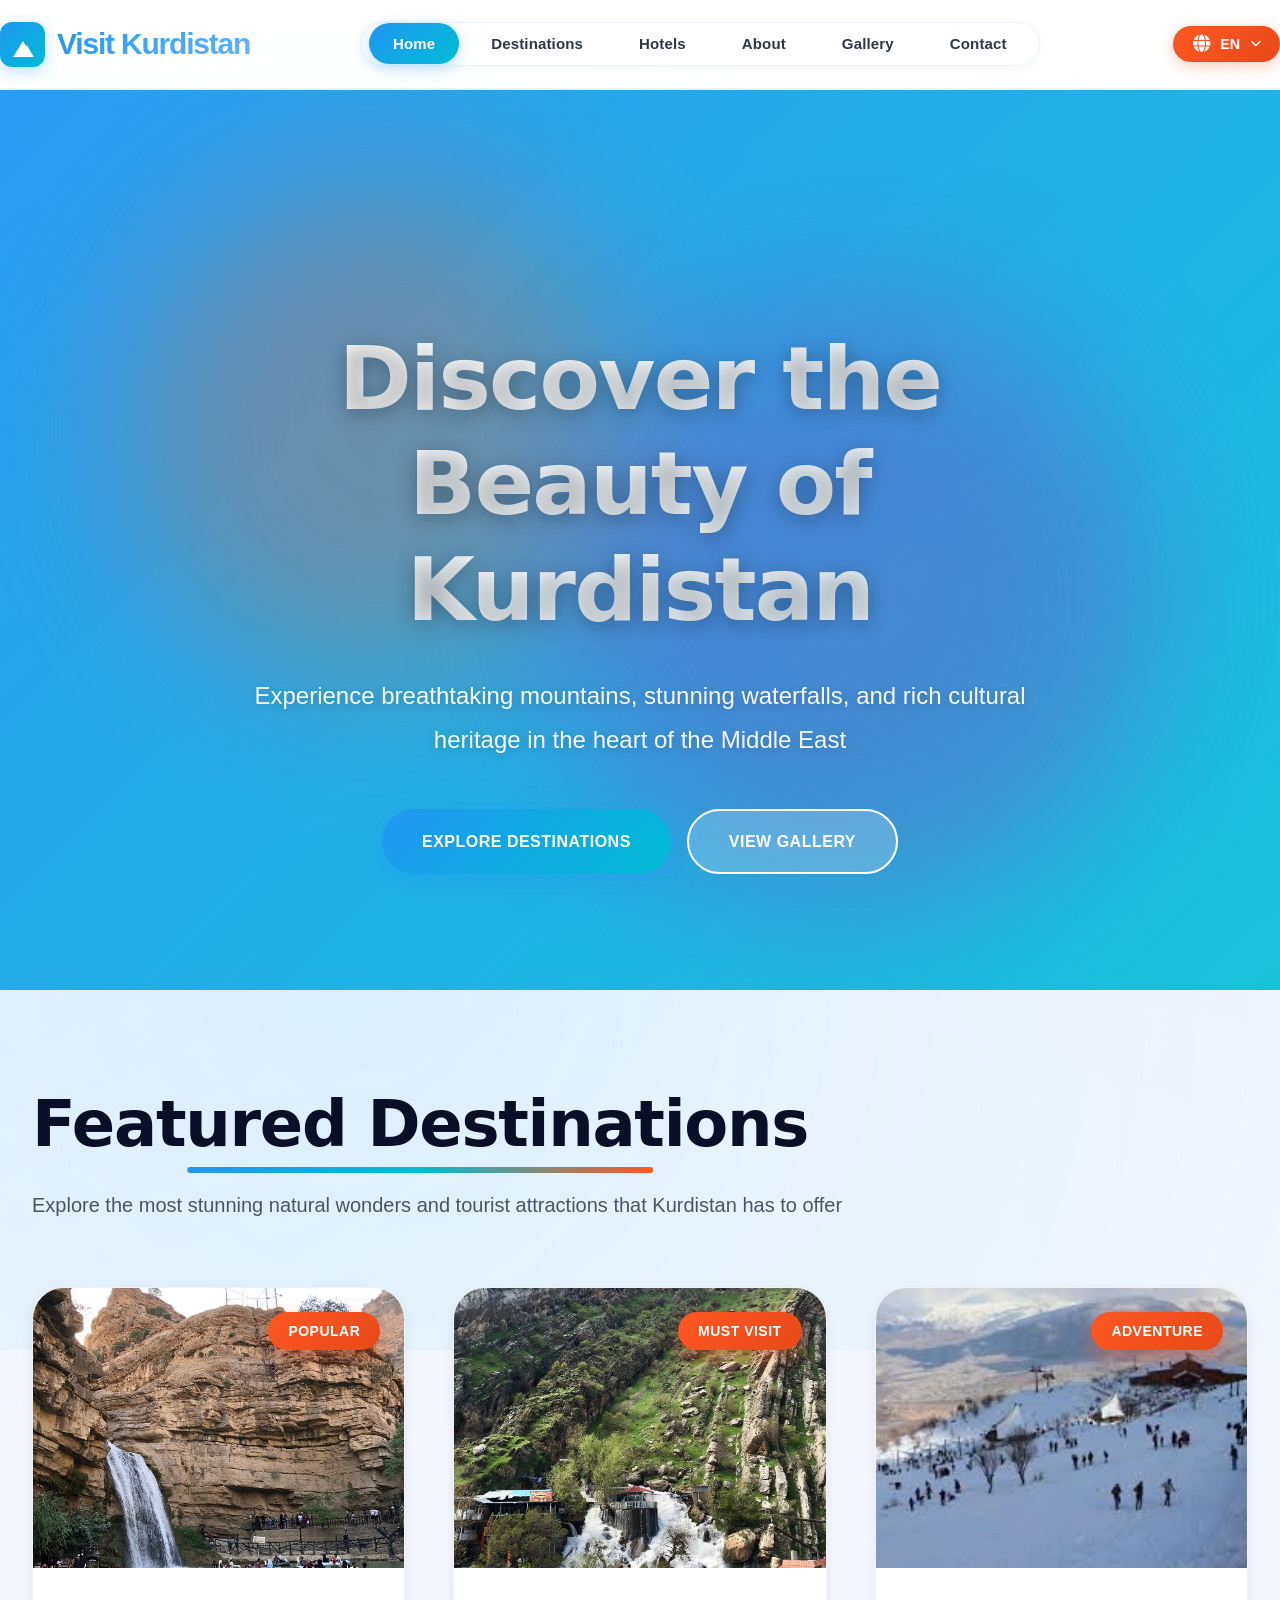
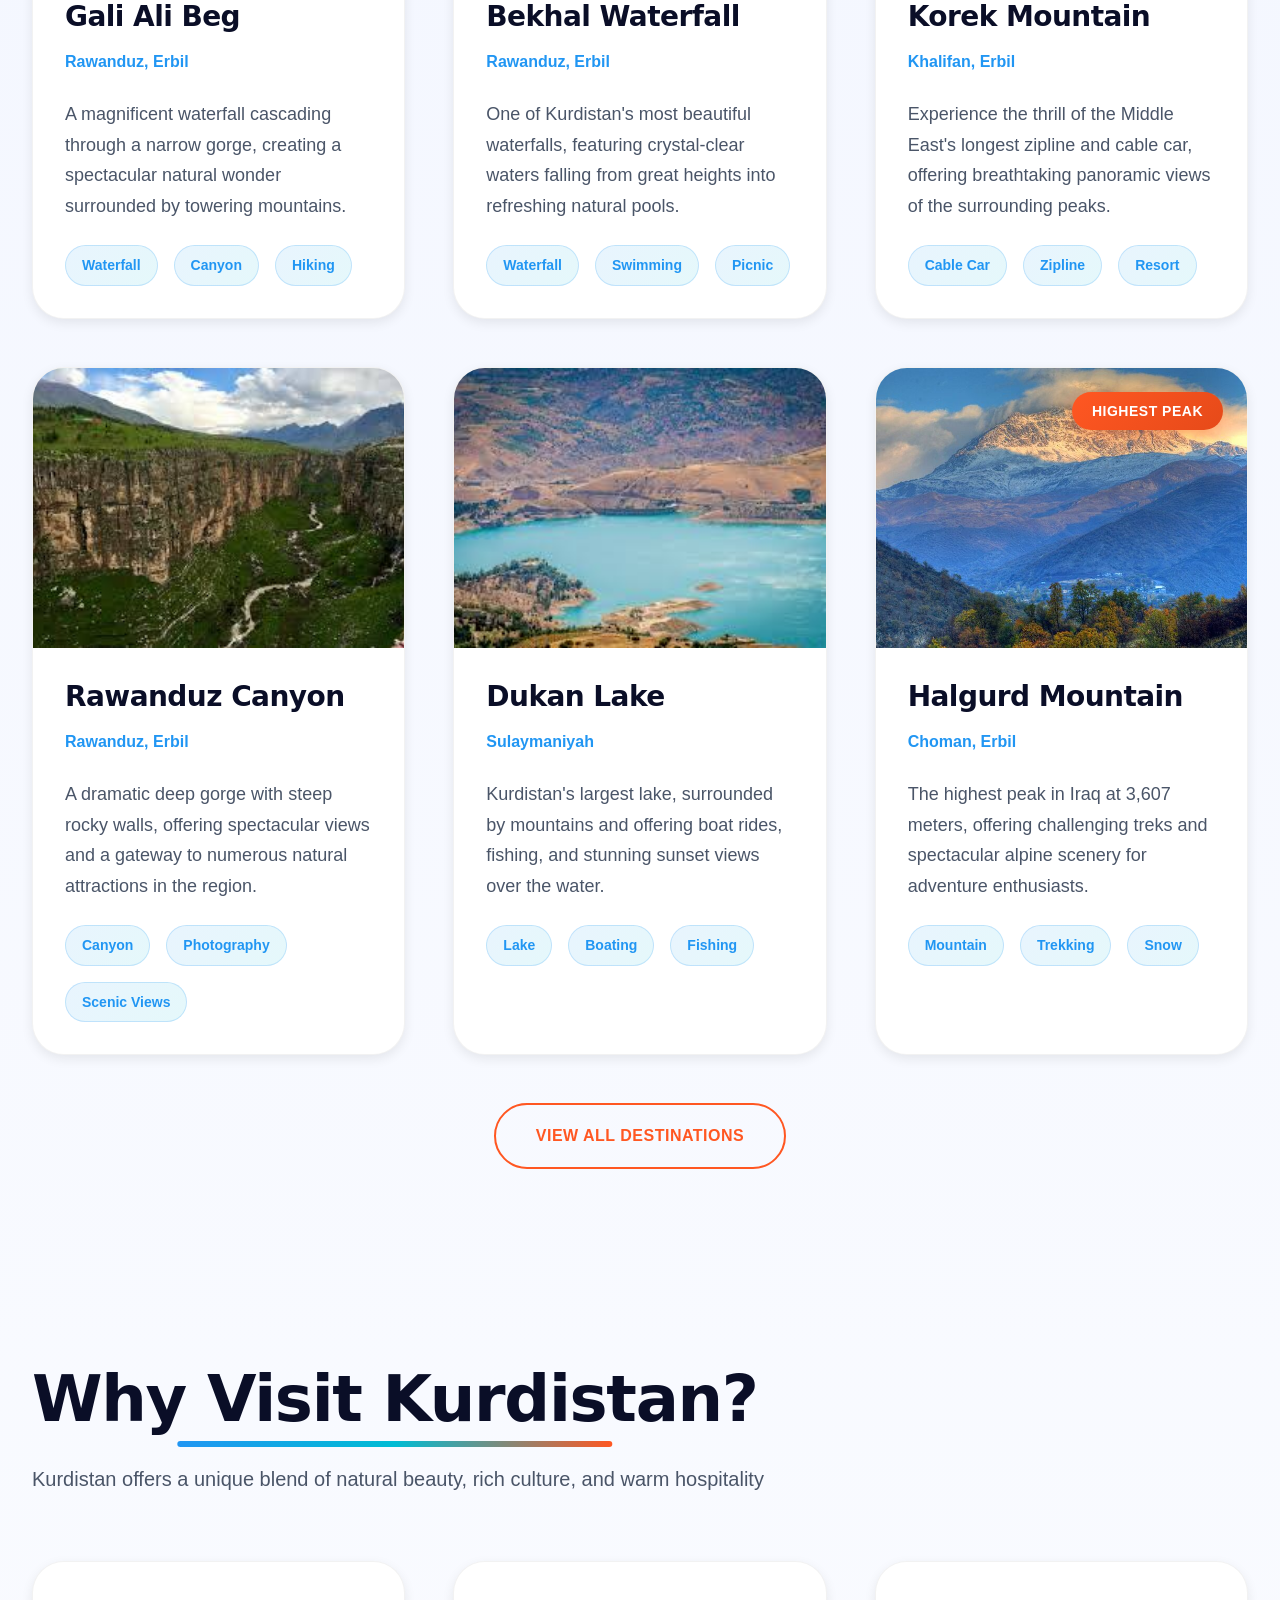
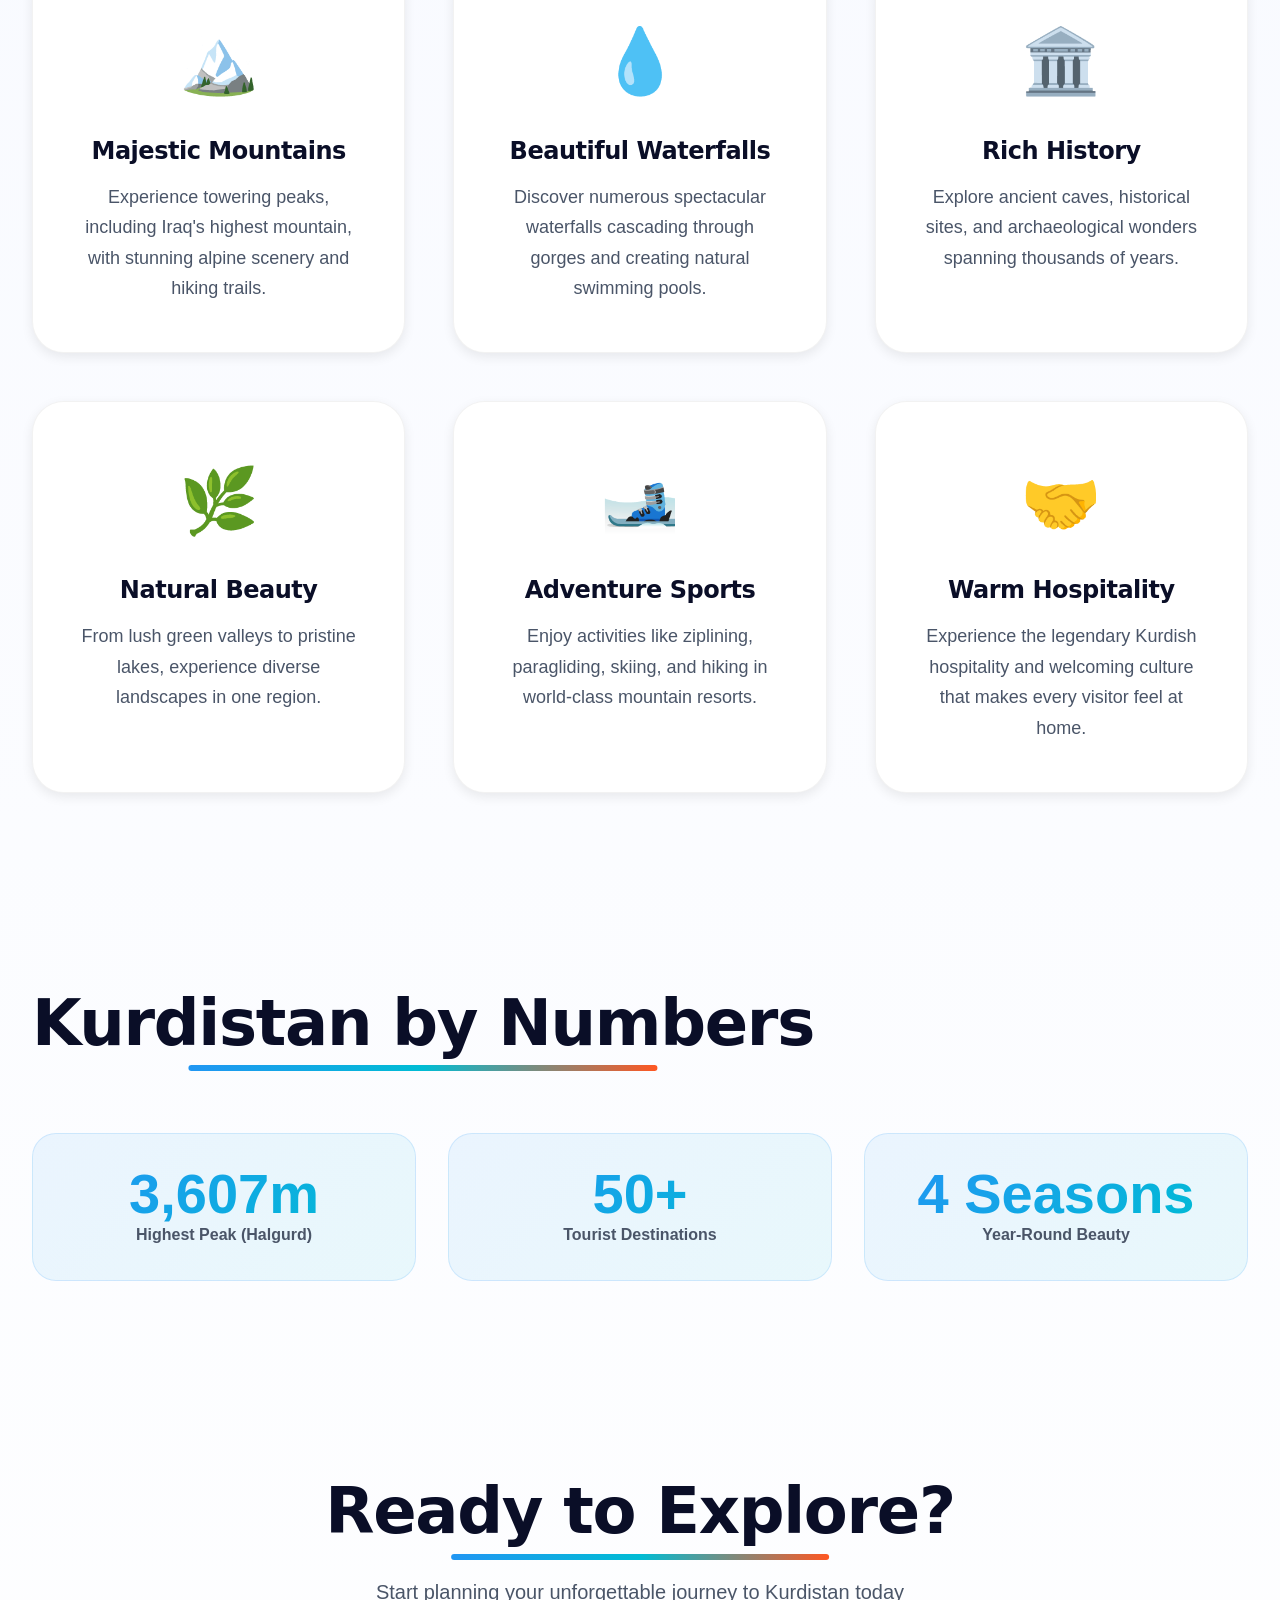
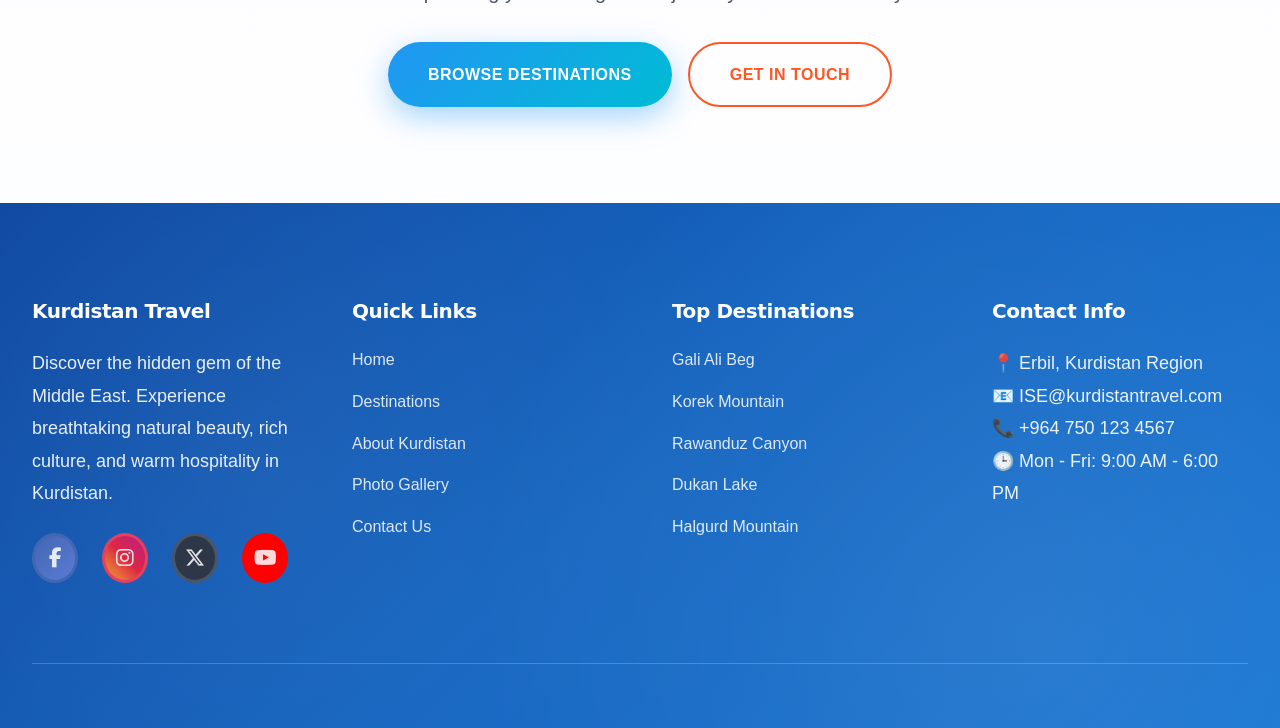
==== commit fe7775a3: "Update index.html" ====
--- a/index.html
+++ b/index.html
@@ -83,7 +83,7 @@
                 <!-- Gali Ali Beg -->
                 <div class="destination-card">
                     <div class="card-image">
-                        <img src="images/Gali Ali Beg Waterfall.jpg" alt="Gali Ali Beg Waterfall" loading="lazy">
+                        <img src="Gali Ali Beg Waterfall.jpg" alt="Gali Ali Beg Waterfall" loading="lazy">
                         <span class="card-badge" data-translate="badge-popular">Popular</span>
                     </div>
                     <div class="card-content">
@@ -105,7 +105,7 @@
                 <!-- Bekhal Waterfall -->
                 <div class="destination-card">
                     <div class="card-image">
-                        <img src="images/Bekhal Waterfall.jpg" alt="Bekhal Waterfall" loading="lazy">
+                        <img src="Bekhal Waterfall.jpg" alt="Bekhal Waterfall" loading="lazy">
                         <span class="card-badge" data-translate="badge-must-visit">Must Visit</span>
                     </div>
                     <div class="card-content">
@@ -127,7 +127,7 @@
                 <!-- Korek Mountain -->
                 <div class="destination-card">
                     <div class="card-image">
-                        <img src="images/Korek Mountain.jpeg" alt="Korek Mountain Resort" loading="lazy">
+                        <img src="Korek Mountain.jpeg" alt="Korek Mountain Resort" loading="lazy">
                         <span class="card-badge" data-translate="badge-adventure">Adventure</span>
                     </div>
                     <div class="card-content">
@@ -150,7 +150,7 @@
                 <!-- Rawanduz Canyon -->
                 <div class="destination-card">
                     <div class="card-image">
-                        <img src="images/Rawanduz Canyon.jpeg" alt="Rawanduz Canyon" loading="lazy">
+                        <img src="Rawanduz Canyon.jpeg" alt="Rawanduz Canyon" loading="lazy">
                     </div>
                     <div class="card-content">
                         <h3 class="card-title" data-translate="card-rawanduz-title">Rawanduz Canyon</h3>
@@ -172,7 +172,7 @@
                 <!-- Dukan Lake -->
                 <div class="destination-card">
                     <div class="card-image">
-                        <img src="images/Dukan Lake.jpeg" alt="Dukan Lake" loading="lazy">
+                        <img src="Dukan Lake.jpeg" alt="Dukan Lake" loading="lazy">
                     </div>
                     <div class="card-content">
                         <h3 class="card-title" data-translate="card-dukan-title">Dukan Lake</h3>
@@ -193,7 +193,7 @@
                 <!-- Halgurd Mountain -->
                 <div class="destination-card">
                     <div class="card-image">
-                        <img src="images/Hallgurd.jpeg" alt="Halgurd Mountain" loading="lazy">
+                        <img src="Hallgurd.jpeg" alt="Halgurd Mountain" loading="lazy">
                         <span class="card-badge" data-translate="badge-highest-peak">Highest Peak</span>
                     </div>
                     <div class="card-content">
@@ -376,6 +376,6 @@
         </div>
     </footer>
 </body>
-<script src="js/language.js"></script>
+<script src="language.js"></script>
 
 </html>
--- a/style.css
+++ b/style.css
@@ -1,3 +1,4 @@
+/* Muhamad Mawlud*/
 :root {
     --blue: #2196F3;
     --blue-dark: #1976D2;
@@ -2447,4 +2448,4 @@
     .room-specs {
         grid-template-columns: 1fr;
     }
-}+}
